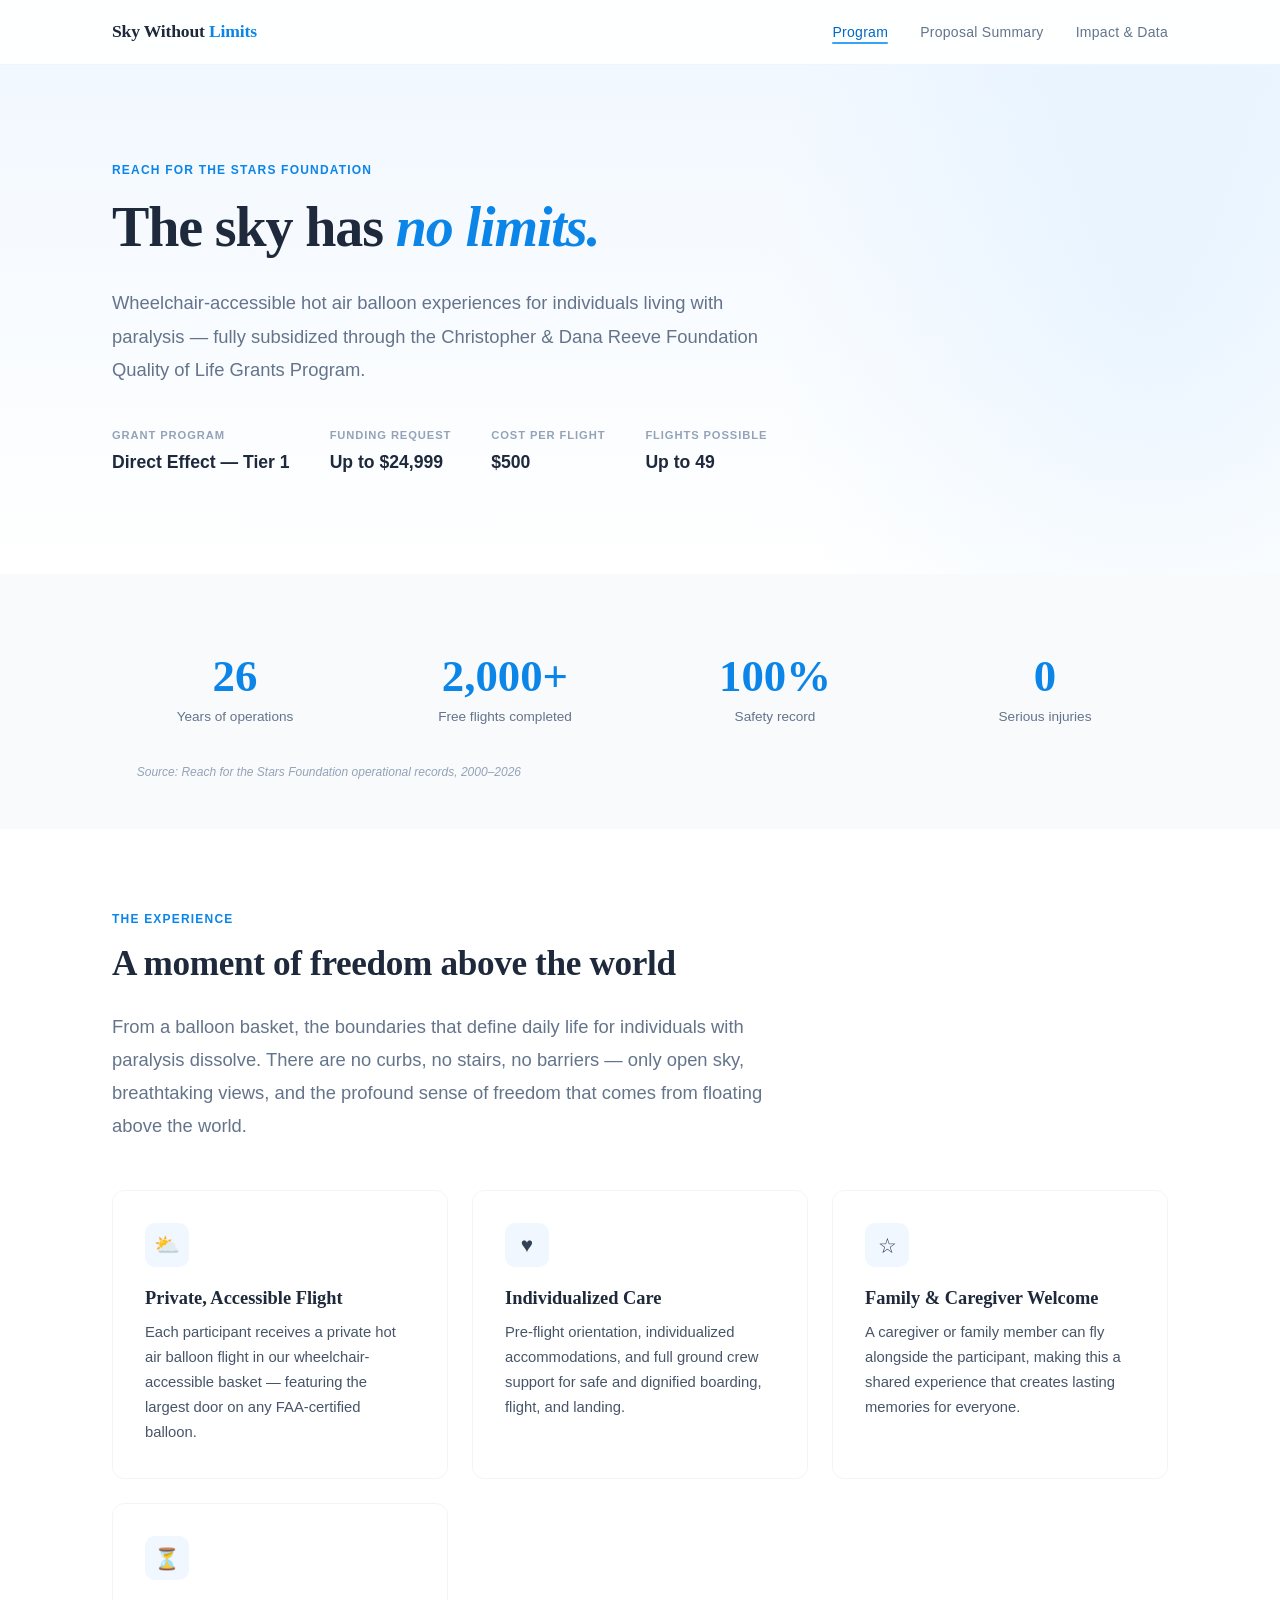
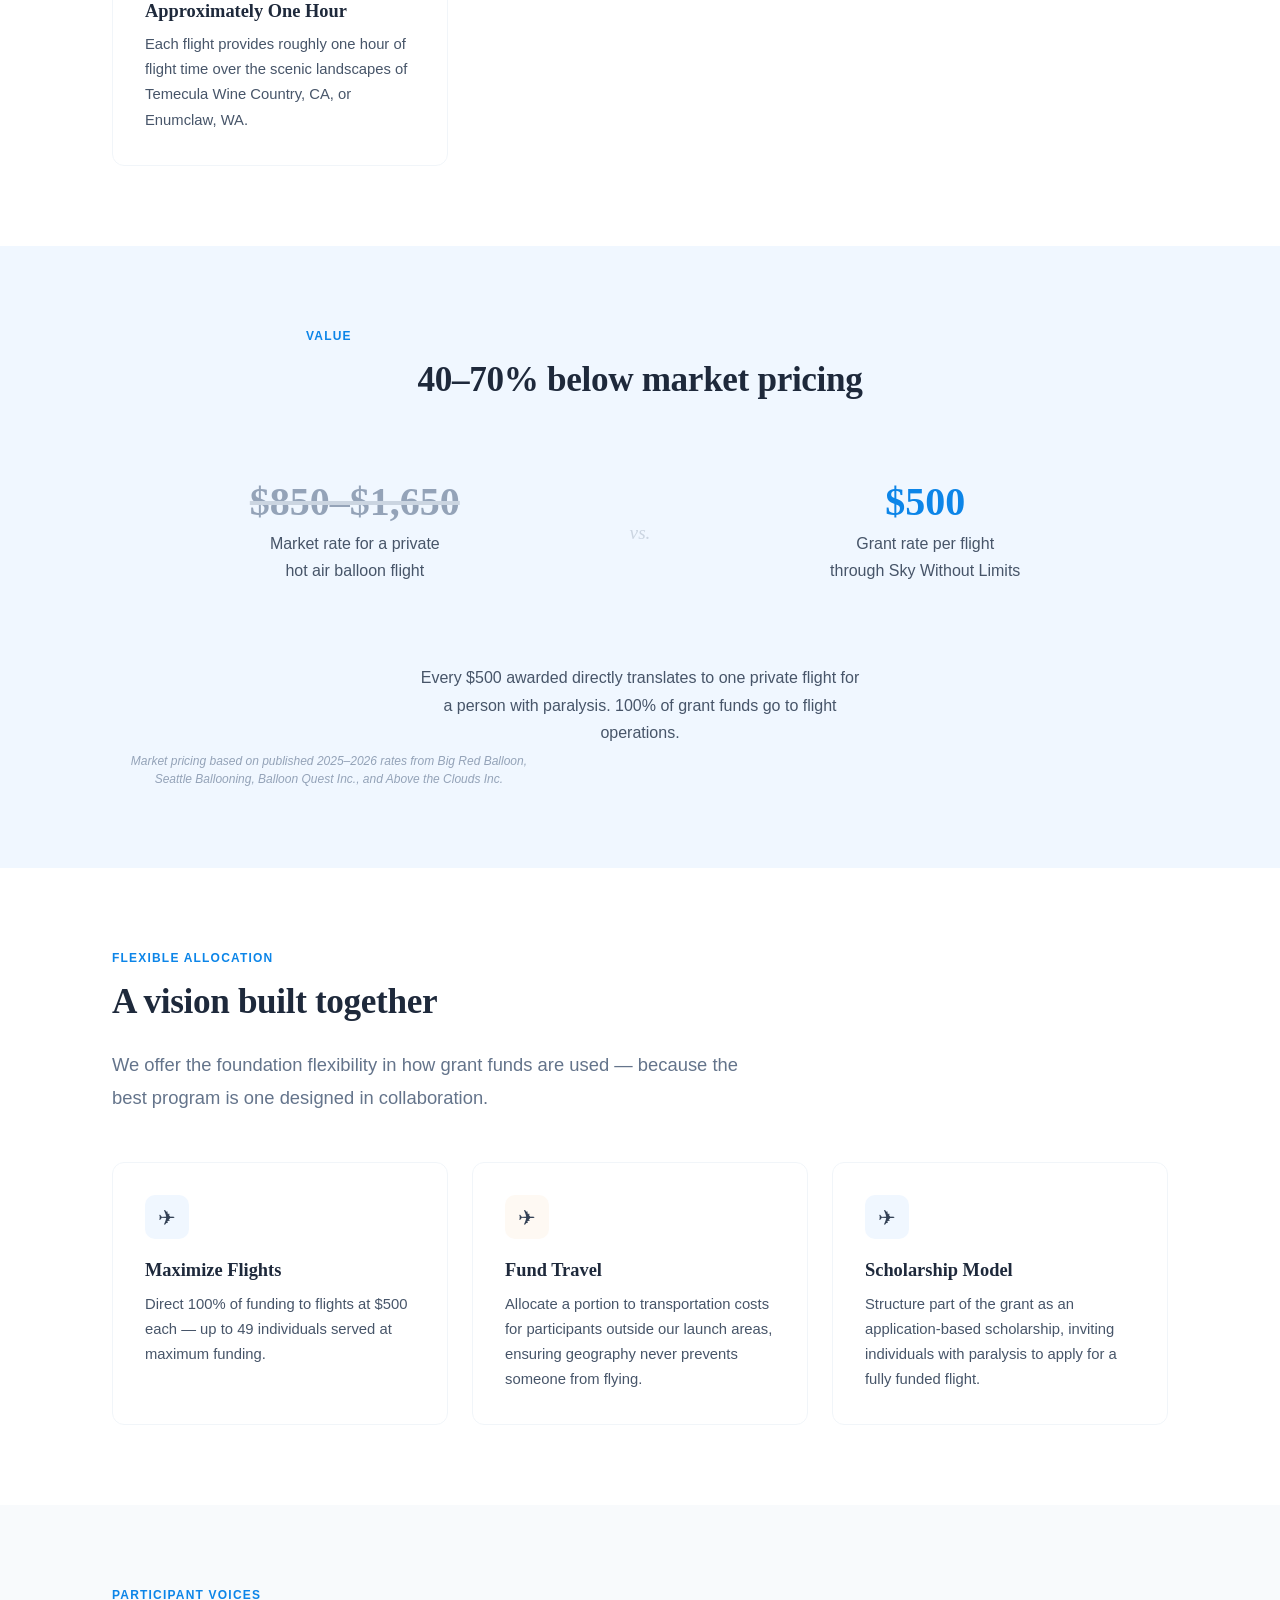
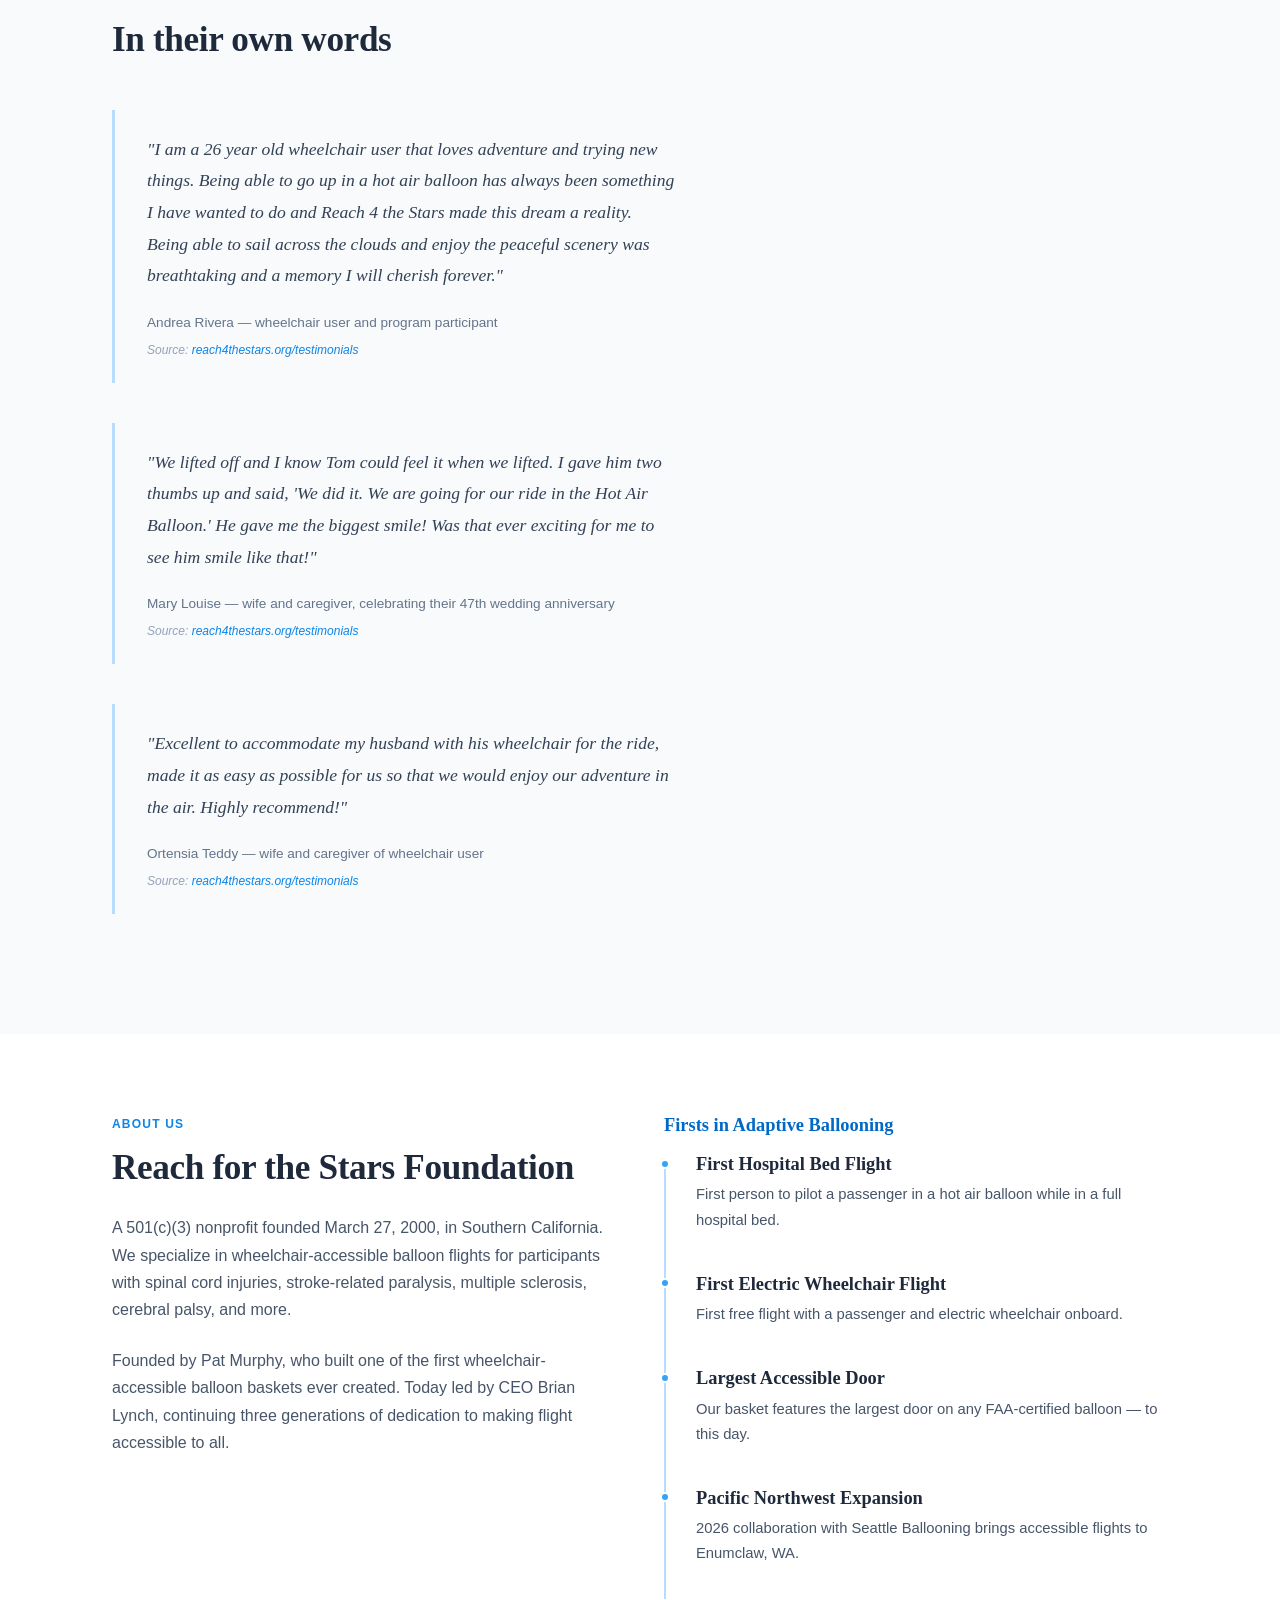
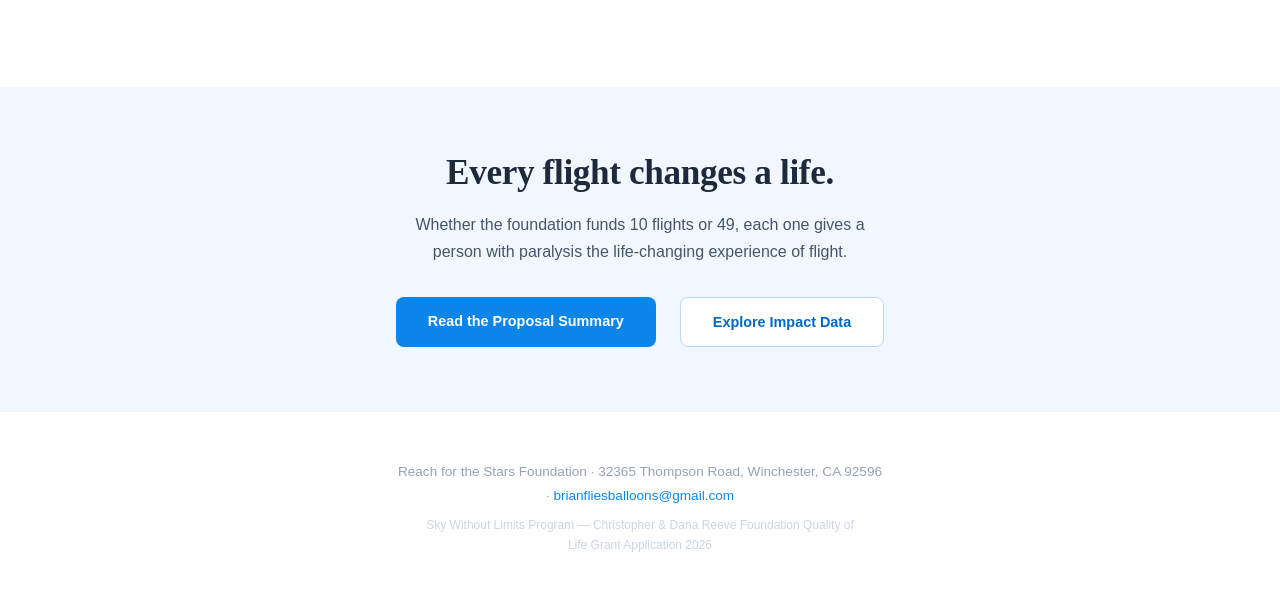
==== index.html @ 9a1a1bbb "Sky Without Limits — Reeve Foundation grant companion site" ====
<!DOCTYPE html>
<html lang="en">
<head>
  <meta charset="UTF-8">
  <meta name="viewport" content="width=device-width, initial-scale=1.0">
  <title>Sky Without Limits — Reach for the Stars Foundation</title>
  <link rel="stylesheet" href="styles.css">
</head>
<body>

<nav>
  <div class="nav-inner">
    <a href="index.html" class="logo">Sky Without <span>Limits</span></a>
    <button class="nav-toggle" onclick="document.querySelector('.nav-links').classList.toggle('open')" aria-label="Toggle navigation">
      <span></span><span></span><span></span>
    </button>
    <ul class="nav-links">
      <li><a href="index.html" class="active">Program</a></li>
      <li><a href="summary.html">Proposal Summary</a></li>
      <li><a href="impact.html">Impact &amp; Data</a></li>
    </ul>
  </div>
</nav>

<!-- ==================== HERO ==================== -->
<section class="hero">
  <div class="container">
    <p class="section-label fade-up">Reach for the Stars Foundation</p>
    <h1 class="fade-up delay-1">The sky has <em>no limits.</em></h1>
    <p class="lead fade-up delay-2">Wheelchair-accessible hot air balloon experiences for individuals living with paralysis — fully subsidized through the Christopher &amp; Dana Reeve Foundation Quality of Life Grants Program.</p>
    <div class="hero-meta fade-up delay-3">
      <div class="hero-meta-item">
        <span class="label">Grant Program</span>
        <span class="value">Direct Effect — Tier 1</span>
      </div>
      <div class="hero-meta-item">
        <span class="label">Funding Request</span>
        <span class="value">Up to $24,999</span>
      </div>
      <div class="hero-meta-item">
        <span class="label">Cost Per Flight</span>
        <span class="value">$500</span>
      </div>
      <div class="hero-meta-item">
        <span class="label">Flights Possible</span>
        <span class="value">Up to 49</span>
      </div>
    </div>
  </div>
</section>

<!-- ==================== STATS BAR ==================== -->
<section class="bg-soft" style="padding: 3rem 0;">
  <div class="container">
    <div class="stat-grid">
      <div class="stat fade-up">
        <div class="number">26</div>
        <div class="label">Years of operations</div>
      </div>
      <div class="stat fade-up delay-1">
        <div class="number">2,000+</div>
        <div class="label">Free flights completed</div>
      </div>
      <div class="stat fade-up delay-2">
        <div class="number">100%</div>
        <div class="label">Safety record</div>
      </div>
      <div class="stat fade-up delay-3">
        <div class="number">0</div>
        <div class="label">Serious injuries</div>
      </div>
    </div>
    <p class="source-note text-center mt-2">Source: Reach for the Stars Foundation operational records, 2000–2026</p>
  </div>
</section>

<!-- ==================== THE EXPERIENCE ==================== -->
<section>
  <div class="container">
    <p class="section-label">The Experience</p>
    <h2 class="mb-3">A moment of freedom above the world</h2>
    <p class="lead mb-6">From a balloon basket, the boundaries that define daily life for individuals with paralysis dissolve. There are no curbs, no stairs, no barriers — only open sky, breathtaking views, and the profound sense of freedom that comes from floating above the world.</p>

    <div class="card-grid">
      <div class="card">
        <div class="card-icon">&#9925;</div>
        <h3>Private, Accessible Flight</h3>
        <p>Each participant receives a private hot air balloon flight in our wheelchair-accessible basket — featuring the largest door on any FAA-certified balloon.</p>
      </div>
      <div class="card">
        <div class="card-icon">&#9829;</div>
        <h3>Individualized Care</h3>
        <p>Pre-flight orientation, individualized accommodations, and full ground crew support for safe and dignified boarding, flight, and landing.</p>
      </div>
      <div class="card">
        <div class="card-icon">&#9734;</div>
        <h3>Family &amp; Caregiver Welcome</h3>
        <p>A caregiver or family member can fly alongside the participant, making this a shared experience that creates lasting memories for everyone.</p>
      </div>
      <div class="card">
        <div class="card-icon">&#9203;</div>
        <h3>Approximately One Hour</h3>
        <p>Each flight provides roughly one hour of flight time over the scenic landscapes of Temecula Wine Country, CA, or Enumclaw, WA.</p>
      </div>
    </div>
  </div>
</section>

<!-- ==================== VALUE ==================== -->
<section class="bg-sky">
  <div class="container text-center">
    <p class="section-label">Value</p>
    <h2 class="mb-6">40–70% below market pricing</h2>
    <div class="comparison">
      <div class="comparison-item">
        <div class="price-tag market">$850–$1,650</div>
        <p>Market rate for a private<br>hot air balloon flight</p>
      </div>
      <div class="comparison-vs">vs.</div>
      <div class="comparison-item">
        <div class="price-tag grant">$500</div>
        <p>Grant rate per flight<br>through Sky Without Limits</p>
      </div>
    </div>
    <p class="mt-6 mx-auto" style="max-width: 50ch; text-align: center;">Every $500 awarded directly translates to one private flight for a person with paralysis. 100% of grant funds go to flight operations.</p>
    <p class="source-note mt-2">Market pricing based on published 2025–2026 rates from Big Red Balloon, Seattle Ballooning, Balloon Quest Inc., and Above the Clouds Inc.</p>
  </div>
</section>

<!-- ==================== FLEXIBILITY ==================== -->
<section>
  <div class="container">
    <p class="section-label">Flexible Allocation</p>
    <h2 class="mb-3">A vision built together</h2>
    <p class="lead mb-6">We offer the foundation flexibility in how grant funds are used — because the best program is one designed in collaboration.</p>
    <div class="card-grid" style="grid-template-columns: repeat(3, 1fr);">
      <div class="card">
        <div class="card-icon" style="background: var(--sky-50);">&#9992;</div>
        <h3>Maximize Flights</h3>
        <p>Direct 100% of funding to flights at $500 each — up to 49 individuals served at maximum funding.</p>
      </div>
      <div class="card">
        <div class="card-icon" style="background: var(--warm-50);">&#9992;</div>
        <h3>Fund Travel</h3>
        <p>Allocate a portion to transportation costs for participants outside our launch areas, ensuring geography never prevents someone from flying.</p>
      </div>
      <div class="card">
        <div class="card-icon" style="background: var(--sky-50);">&#9992;</div>
        <h3>Scholarship Model</h3>
        <p>Structure part of the grant as an application-based scholarship, inviting individuals with paralysis to apply for a fully funded flight.</p>
      </div>
    </div>
  </div>
</section>

<!-- ==================== TESTIMONIALS ==================== -->
<section class="bg-soft">
  <div class="container">
    <p class="section-label">Participant Voices</p>
    <h2 class="mb-6">In their own words</h2>

    <div class="testimonial">
      <blockquote>"I am a 26 year old wheelchair user that loves adventure and trying new things. Being able to go up in a hot air balloon has always been something I have wanted to do and Reach 4 the Stars made this dream a reality. Being able to sail across the clouds and enjoy the peaceful scenery was breathtaking and a memory I will cherish forever."</blockquote>
      <cite>Andrea Rivera — wheelchair user and program participant</cite>
      <p class="source-note">Source: <a href="https://www.reach4thestars.org/testimonials.html">reach4thestars.org/testimonials</a></p>
    </div>

    <div class="testimonial">
      <blockquote>"We lifted off and I know Tom could feel it when we lifted. I gave him two thumbs up and said, 'We did it. We are going for our ride in the Hot Air Balloon.' He gave me the biggest smile! Was that ever exciting for me to see him smile like that!"</blockquote>
      <cite>Mary Louise — wife and caregiver, celebrating their 47th wedding anniversary</cite>
      <p class="source-note">Source: <a href="https://www.reach4thestars.org/testimonials.html">reach4thestars.org/testimonials</a></p>
    </div>

    <div class="testimonial">
      <blockquote>"Excellent to accommodate my husband with his wheelchair for the ride, made it as easy as possible for us so that we would enjoy our adventure in the air. Highly recommend!"</blockquote>
      <cite>Ortensia Teddy — wife and caregiver of wheelchair user</cite>
      <p class="source-note">Source: <a href="https://www.reach4thestars.org/testimonials.html">reach4thestars.org/testimonials</a></p>
    </div>
  </div>
</section>

<!-- ==================== ORGANIZATION ==================== -->
<section>
  <div class="container">
    <div class="two-col">
      <div>
        <p class="section-label">About Us</p>
        <h2 class="mb-3">Reach for the Stars Foundation</h2>
        <p class="mb-3">A 501(c)(3) nonprofit founded March 27, 2000, in Southern California. We specialize in wheelchair-accessible balloon flights for participants with spinal cord injuries, stroke-related paralysis, multiple sclerosis, cerebral palsy, and more.</p>
        <p>Founded by Pat Murphy, who built one of the first wheelchair-accessible balloon baskets ever created. Today led by CEO Brian Lynch, continuing three generations of dedication to making flight accessible to all.</p>
      </div>
      <div>
        <h3 class="mb-2" style="color: var(--sky-600);">Firsts in Adaptive Ballooning</h3>
        <div class="timeline">
          <div class="timeline-item">
            <h3>First Hospital Bed Flight</h3>
            <p>First person to pilot a passenger in a hot air balloon while in a full hospital bed.</p>
          </div>
          <div class="timeline-item">
            <h3>First Electric Wheelchair Flight</h3>
            <p>First free flight with a passenger and electric wheelchair onboard.</p>
          </div>
          <div class="timeline-item">
            <h3>Largest Accessible Door</h3>
            <p>Our basket features the largest door on any FAA-certified balloon — to this day.</p>
          </div>
          <div class="timeline-item">
            <h3>Pacific Northwest Expansion</h3>
            <p>2026 collaboration with Seattle Ballooning brings accessible flights to Enumclaw, WA.</p>
          </div>
        </div>
      </div>
    </div>
  </div>
</section>

<!-- ==================== CTA ==================== -->
<section class="bg-sky" style="padding: 4rem 0;">
  <div class="container text-center">
    <h2 class="mb-2">Every flight changes a life.</h2>
    <p class="mx-auto" style="max-width: 55ch; text-align: center;">Whether the foundation funds 10 flights or 49, each one gives a person with paralysis the life-changing experience of flight.</p>
    <div class="mt-4" style="display: flex; gap: 1.5rem; justify-content: center; flex-wrap: wrap;">
      <a href="summary.html" style="display: inline-block; padding: 0.75rem 2rem; background: var(--sky-500); color: white; border-radius: 8px; text-decoration: none; font-weight: 600; font-size: 0.9rem; transition: var(--transition);">Read the Proposal Summary</a>
      <a href="impact.html" style="display: inline-block; padding: 0.75rem 2rem; background: var(--white); color: var(--sky-600); border: 1px solid var(--sky-200); border-radius: 8px; text-decoration: none; font-weight: 600; font-size: 0.9rem; transition: var(--transition);">Explore Impact Data</a>
    </div>
  </div>
</section>

<footer>
  <div class="container">
    <p>Reach for the Stars Foundation &middot; 32365 Thompson Road, Winchester, CA 92596 &middot; <a href="mailto:brianfliesballoons@gmail.com">brianfliesballoons@gmail.com</a></p>
    <p class="mt-1" style="font-size: 0.75rem; color: var(--slate-300);">Sky Without Limits Program — Christopher &amp; Dana Reeve Foundation Quality of Life Grant Application 2026</p>
  </div>
</footer>

<script>
// Animate elements on scroll
const observer = new IntersectionObserver((entries) => {
  entries.forEach(entry => {
    if (entry.isIntersecting) {
      entry.target.classList.add('fade-up');
      observer.unobserve(entry.target);
    }
  });
}, { threshold: 0.1 });

document.querySelectorAll('.card, .stat, .testimonial, .timeline-item').forEach(el => {
  observer.observe(el);
});
</script>

</body>
</html>
---- styles.css ----
/* ============================================
   SKY WITHOUT LIMITS — Design System
   Light, airy, minimal with maximal information
   ============================================ */

/* Reset & Base */
*, *::before, *::after { box-sizing: border-box; margin: 0; padding: 0; }

:root {
  --sky-50: #f0f7ff;
  --sky-100: #e0efff;
  --sky-200: #b9dcfe;
  --sky-300: #7cc2fd;
  --sky-400: #36a3f7;
  --sky-500: #0c85e8;
  --sky-600: #0068c6;
  --sky-700: #0153a1;
  --warm-50: #fef9f3;
  --warm-100: #fdf0e0;
  --warm-200: #f9dbb8;
  --warm-400: #e8a84c;
  --warm-500: #d4882a;
  --slate-50: #f8fafc;
  --slate-100: #f1f5f9;
  --slate-200: #e2e8f0;
  --slate-300: #cbd5e1;
  --slate-400: #94a3b8;
  --slate-500: #64748b;
  --slate-600: #475569;
  --slate-700: #334155;
  --slate-800: #1e293b;
  --slate-900: #0f172a;
  --white: #ffffff;
  --font-sans: 'Inter', -apple-system, BlinkMacSystemFont, 'Segoe UI', sans-serif;
  --font-serif: 'Playfair Display', Georgia, serif;
  --max-width: 1120px;
  --transition: 0.3s cubic-bezier(0.4, 0, 0.2, 1);
}

@import url('https://fonts.googleapis.com/css2?family=Inter:wght@300;400;500;600;700&family=Playfair+Display:ital,wght@0,400;0,600;1,400&display=swap');

html { scroll-behavior: smooth; }

body {
  font-family: var(--font-sans);
  color: var(--slate-700);
  line-height: 1.7;
  font-size: 16px;
  background: var(--white);
  -webkit-font-smoothing: antialiased;
}

/* ---- Navigation ---- */
nav {
  position: fixed;
  top: 0;
  left: 0;
  right: 0;
  z-index: 100;
  background: rgba(255, 255, 255, 0.92);
  backdrop-filter: blur(12px);
  -webkit-backdrop-filter: blur(12px);
  border-bottom: 1px solid var(--slate-100);
  transition: var(--transition);
}

nav .nav-inner {
  max-width: var(--max-width);
  margin: 0 auto;
  padding: 0 2rem;
  display: flex;
  align-items: center;
  justify-content: space-between;
  height: 64px;
}

nav .logo {
  font-family: var(--font-serif);
  font-size: 1.1rem;
  font-weight: 600;
  color: var(--slate-800);
  text-decoration: none;
  letter-spacing: -0.01em;
}

nav .logo span { color: var(--sky-500); }

nav .nav-links {
  display: flex;
  gap: 2rem;
  list-style: none;
}

nav .nav-links a {
  text-decoration: none;
  color: var(--slate-500);
  font-size: 0.875rem;
  font-weight: 500;
  letter-spacing: 0.02em;
  transition: var(--transition);
  position: relative;
}

nav .nav-links a:hover,
nav .nav-links a.active {
  color: var(--sky-600);
}

nav .nav-links a.active::after {
  content: '';
  position: absolute;
  bottom: -4px;
  left: 0;
  right: 0;
  height: 2px;
  background: var(--sky-400);
  border-radius: 1px;
}

/* Mobile nav toggle */
.nav-toggle {
  display: none;
  background: none;
  border: none;
  cursor: pointer;
  padding: 0.5rem;
}

.nav-toggle span {
  display: block;
  width: 20px;
  height: 2px;
  background: var(--slate-600);
  margin: 4px 0;
  transition: var(--transition);
}

/* ---- Layout ---- */
.container {
  max-width: var(--max-width);
  margin: 0 auto;
  padding: 0 2rem;
}

section {
  padding: 5rem 0;
}

/* ---- Typography ---- */
h1, h2, h3 {
  font-family: var(--font-serif);
  color: var(--slate-800);
  line-height: 1.25;
}

h1 {
  font-size: clamp(2.2rem, 4.5vw, 3.5rem);
  font-weight: 600;
  letter-spacing: -0.02em;
}

h2 {
  font-size: clamp(1.6rem, 3vw, 2.2rem);
  font-weight: 600;
  letter-spacing: -0.01em;
}

h3 {
  font-size: 1.15rem;
  font-weight: 600;
}

p {
  color: var(--slate-600);
  max-width: 65ch;
}

.lead {
  font-size: 1.15rem;
  line-height: 1.8;
  color: var(--slate-500);
}

.section-label {
  font-size: 0.75rem;
  font-weight: 600;
  letter-spacing: 0.1em;
  text-transform: uppercase;
  color: var(--sky-500);
  margin-bottom: 0.75rem;
}

/* ---- Hero ---- */
.hero {
  padding: 10rem 0 6rem;
  background: linear-gradient(180deg, var(--sky-50) 0%, var(--white) 100%);
  position: relative;
  overflow: hidden;
}

.hero::before {
  content: '';
  position: absolute;
  top: -50%;
  right: -20%;
  width: 60%;
  height: 200%;
  background: radial-gradient(ellipse, rgba(124, 194, 253, 0.12) 0%, transparent 70%);
  pointer-events: none;
}

.hero h1 {
  margin-bottom: 1.5rem;
}

.hero h1 em {
  font-style: italic;
  color: var(--sky-500);
}

.hero .lead {
  margin-bottom: 2.5rem;
}

.hero-meta {
  display: flex;
  gap: 2.5rem;
  flex-wrap: wrap;
}

.hero-meta-item {
  display: flex;
  flex-direction: column;
  gap: 0.2rem;
}

.hero-meta-item .label {
  font-size: 0.7rem;
  font-weight: 600;
  letter-spacing: 0.08em;
  text-transform: uppercase;
  color: var(--slate-400);
}

.hero-meta-item .value {
  font-size: 1.1rem;
  font-weight: 600;
  color: var(--slate-800);
}

/* ---- Cards ---- */
.card-grid {
  display: grid;
  grid-template-columns: repeat(auto-fit, minmax(300px, 1fr));
  gap: 1.5rem;
}

.card {
  background: var(--white);
  border: 1px solid var(--slate-100);
  border-radius: 12px;
  padding: 2rem;
  transition: var(--transition);
}

.card:hover {
  border-color: var(--sky-200);
  box-shadow: 0 4px 24px rgba(12, 133, 232, 0.06);
}

.card-icon {
  width: 44px;
  height: 44px;
  border-radius: 10px;
  background: var(--sky-50);
  display: flex;
  align-items: center;
  justify-content: center;
  margin-bottom: 1.25rem;
  font-size: 1.3rem;
}

.card h3 { margin-bottom: 0.6rem; }
.card p { font-size: 0.925rem; }

/* ---- Stats ---- */
.stat-grid {
  display: grid;
  grid-template-columns: repeat(auto-fit, minmax(200px, 1fr));
  gap: 1.5rem;
}

.stat {
  text-align: center;
  padding: 2rem 1rem;
}

.stat .number {
  font-family: var(--font-serif);
  font-size: 2.8rem;
  font-weight: 600;
  color: var(--sky-500);
  line-height: 1;
  margin-bottom: 0.5rem;
}

.stat .label {
  font-size: 0.85rem;
  color: var(--slate-500);
  line-height: 1.4;
}

/* ---- Testimonials ---- */
.testimonial {
  border-left: 3px solid var(--sky-200);
  padding: 1.5rem 0 1.5rem 2rem;
  margin-bottom: 2.5rem;
}

.testimonial blockquote {
  font-family: var(--font-serif);
  font-size: 1.1rem;
  font-style: italic;
  color: var(--slate-700);
  line-height: 1.8;
  margin-bottom: 1rem;
  max-width: 60ch;
}

.testimonial cite {
  font-style: normal;
  font-family: var(--font-sans);
  font-size: 0.85rem;
  font-weight: 500;
  color: var(--slate-500);
}

/* ---- Timeline ---- */
.timeline {
  position: relative;
  padding-left: 2rem;
}

.timeline::before {
  content: '';
  position: absolute;
  left: 0;
  top: 0.5rem;
  bottom: 0.5rem;
  width: 2px;
  background: var(--sky-200);
}

.timeline-item {
  position: relative;
  padding-bottom: 2.5rem;
}

.timeline-item::before {
  content: '';
  position: absolute;
  left: -2rem;
  top: 0.35rem;
  width: 10px;
  height: 10px;
  border-radius: 50%;
  background: var(--sky-400);
  border: 2px solid var(--white);
  transform: translateX(-4px);
}

.timeline-item h3 { margin-bottom: 0.4rem; }
.timeline-item p { font-size: 0.925rem; }

/* ---- Data Bars ---- */
.data-bar-group {
  display: flex;
  flex-direction: column;
  gap: 1.25rem;
}

.data-bar-item {
  display: flex;
  flex-direction: column;
  gap: 0.4rem;
}

.data-bar-label {
  display: flex;
  justify-content: space-between;
  font-size: 0.85rem;
}

.data-bar-label span:first-child { color: var(--slate-600); font-weight: 500; }
.data-bar-label span:last-child { color: var(--slate-500); }

.data-bar {
  height: 8px;
  background: var(--slate-100);
  border-radius: 4px;
  overflow: hidden;
}

.data-bar-fill {
  height: 100%;
  border-radius: 4px;
  background: linear-gradient(90deg, var(--sky-400), var(--sky-300));
  transition: width 1.2s cubic-bezier(0.4, 0, 0.2, 1);
  width: 0;
}

.data-bar-fill.animate { width: var(--target-width); }

/* ---- Tables ---- */
.clean-table {
  width: 100%;
  border-collapse: collapse;
  font-size: 0.9rem;
}

.clean-table thead th {
  text-align: left;
  padding: 0.75rem 1rem;
  font-size: 0.75rem;
  font-weight: 600;
  letter-spacing: 0.06em;
  text-transform: uppercase;
  color: var(--slate-400);
  border-bottom: 2px solid var(--slate-100);
}

.clean-table tbody td {
  padding: 0.85rem 1rem;
  border-bottom: 1px solid var(--slate-50);
  color: var(--slate-600);
}

.clean-table tbody tr:hover { background: var(--sky-50); }

/* ---- Comparison ---- */
.comparison {
  display: grid;
  grid-template-columns: 1fr auto 1fr;
  gap: 2rem;
  align-items: center;
}

.comparison-item {
  text-align: center;
  padding: 2rem;
}

.comparison-vs {
  font-family: var(--font-serif);
  font-size: 1.2rem;
  color: var(--slate-300);
  font-style: italic;
}

.price-tag {
  font-family: var(--font-serif);
  font-size: 2.5rem;
  font-weight: 600;
  line-height: 1;
  margin-bottom: 0.5rem;
}

.price-tag.market { color: var(--slate-400); text-decoration: line-through; text-decoration-color: var(--slate-300); }
.price-tag.grant { color: var(--sky-500); }

/* ---- Highlight Box ---- */
.highlight-box {
  background: var(--sky-50);
  border: 1px solid var(--sky-100);
  border-radius: 12px;
  padding: 2rem 2.5rem;
}

.highlight-box.warm {
  background: var(--warm-50);
  border-color: var(--warm-100);
}

/* ---- Footer ---- */
footer {
  padding: 3rem 0;
  border-top: 1px solid var(--slate-100);
  text-align: center;
}

footer p {
  font-size: 0.85rem;
  color: var(--slate-400);
  margin: 0 auto;
}

footer a {
  color: var(--sky-500);
  text-decoration: none;
}

/* ---- Utilities ---- */
.text-center { text-align: center; }
.mx-auto { margin-left: auto; margin-right: auto; }
.mt-1 { margin-top: 0.5rem; }
.mt-2 { margin-top: 1rem; }
.mt-3 { margin-top: 1.5rem; }
.mt-4 { margin-top: 2rem; }
.mt-6 { margin-top: 3rem; }
.mb-1 { margin-bottom: 0.5rem; }
.mb-2 { margin-bottom: 1rem; }
.mb-3 { margin-bottom: 1.5rem; }
.mb-4 { margin-bottom: 2rem; }
.mb-6 { margin-bottom: 3rem; }
.gap-section { padding: 6rem 0; }
.bg-soft { background: var(--slate-50); }
.bg-sky { background: var(--sky-50); }

.divider {
  border: none;
  height: 1px;
  background: var(--slate-100);
  margin: 3rem 0;
}

.two-col {
  display: grid;
  grid-template-columns: 1fr 1fr;
  gap: 3rem;
  align-items: start;
}

.badge {
  display: inline-block;
  padding: 0.3rem 0.8rem;
  border-radius: 99px;
  font-size: 0.75rem;
  font-weight: 600;
  letter-spacing: 0.03em;
}

.badge-sky { background: var(--sky-100); color: var(--sky-600); }
.badge-warm { background: var(--warm-100); color: var(--warm-500); }

/* ---- Donut Chart (CSS) ---- */
.donut-chart {
  width: 180px;
  height: 180px;
  border-radius: 50%;
  position: relative;
  display: flex;
  align-items: center;
  justify-content: center;
  margin: 0 auto;
}

.donut-chart .center-label {
  position: absolute;
  text-align: center;
}

.donut-chart .center-label .number {
  font-family: var(--font-serif);
  font-size: 1.8rem;
  font-weight: 600;
  color: var(--slate-800);
  line-height: 1;
}

.donut-chart .center-label .text {
  font-size: 0.7rem;
  color: var(--slate-400);
  text-transform: uppercase;
  letter-spacing: 0.06em;
}

/* ---- Responsive ---- */
@media (max-width: 768px) {
  .hero { padding: 7rem 0 4rem; }
  section { padding: 3.5rem 0; }
  .two-col { grid-template-columns: 1fr; gap: 2rem; }
  .comparison { grid-template-columns: 1fr; gap: 1rem; }
  .comparison-vs { display: none; }
  .stat-grid { grid-template-columns: repeat(2, 1fr); }
  .card-grid { grid-template-columns: 1fr; }

  .nav-toggle { display: block; }
  nav .nav-links {
    display: none;
    position: absolute;
    top: 64px;
    left: 0;
    right: 0;
    background: var(--white);
    flex-direction: column;
    padding: 1rem 2rem 1.5rem;
    border-bottom: 1px solid var(--slate-100);
    gap: 1rem;
  }
  nav .nav-links.open { display: flex; }
}

/* ---- Source Citations ---- */
.source-note {
  font-size: 0.75rem;
  color: var(--slate-400);
  font-style: italic;
  margin-top: 0.35rem;
  line-height: 1.5;
}

.source-note a {
  color: var(--sky-500);
  text-decoration: none;
}

.source-note a:hover { text-decoration: underline; }

.projected-label {
  display: inline-block;
  padding: 0.15rem 0.5rem;
  border-radius: 4px;
  font-size: 0.65rem;
  font-weight: 600;
  letter-spacing: 0.05em;
  text-transform: uppercase;
  background: var(--warm-100);
  color: var(--warm-500);
  vertical-align: middle;
  margin-left: 0.35rem;
}

.sourced-label {
  display: inline-block;
  padding: 0.15rem 0.5rem;
  border-radius: 4px;
  font-size: 0.65rem;
  font-weight: 600;
  letter-spacing: 0.05em;
  text-transform: uppercase;
  background: var(--sky-100);
  color: var(--sky-600);
  vertical-align: middle;
  margin-left: 0.35rem;
}

/* ---- Animations ---- */
@keyframes fadeUp {
  from { opacity: 0; transform: translateY(20px); }
  to { opacity: 1; transform: translateY(0); }
}

.fade-up {
  opacity: 0;
  animation: fadeUp 0.6s ease forwards;
}

.fade-up.delay-1 { animation-delay: 0.1s; }
.fade-up.delay-2 { animation-delay: 0.2s; }
.fade-up.delay-3 { animation-delay: 0.3s; }
.fade-up.delay-4 { animation-delay: 0.4s; }
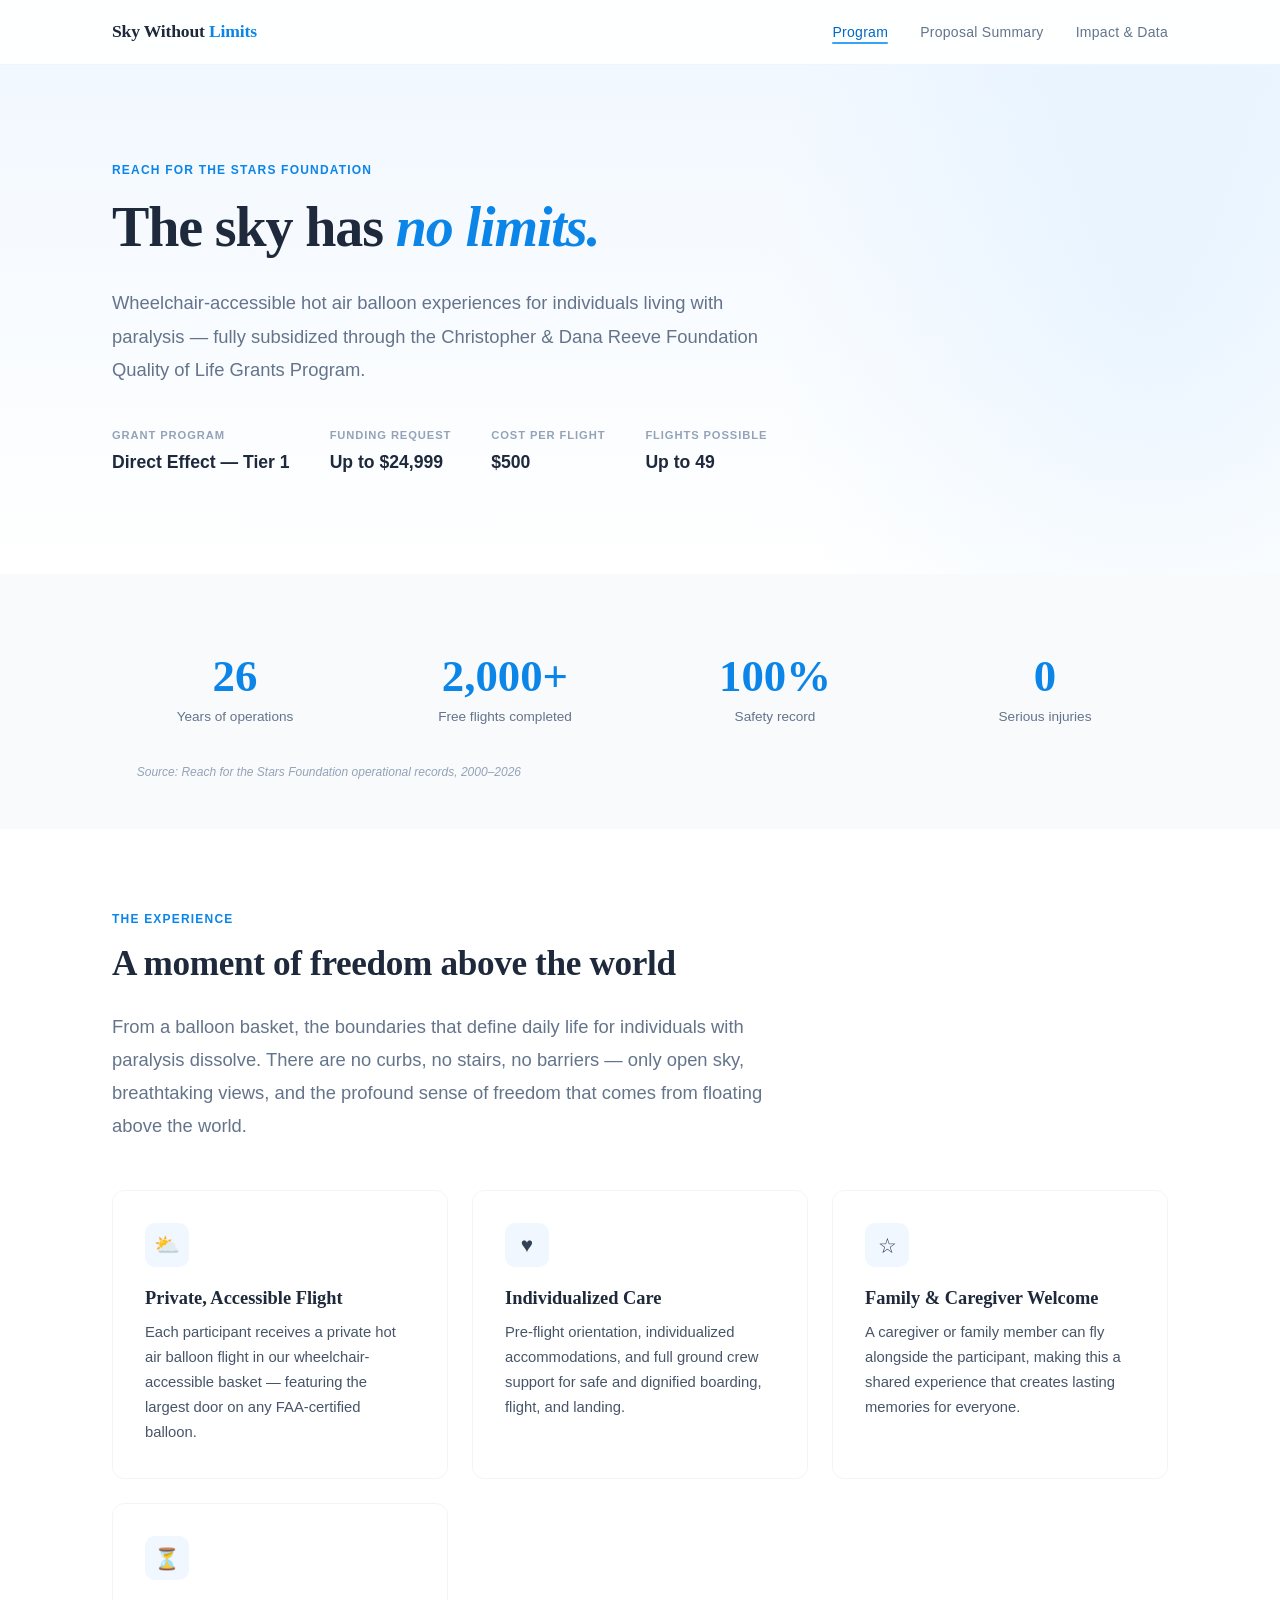
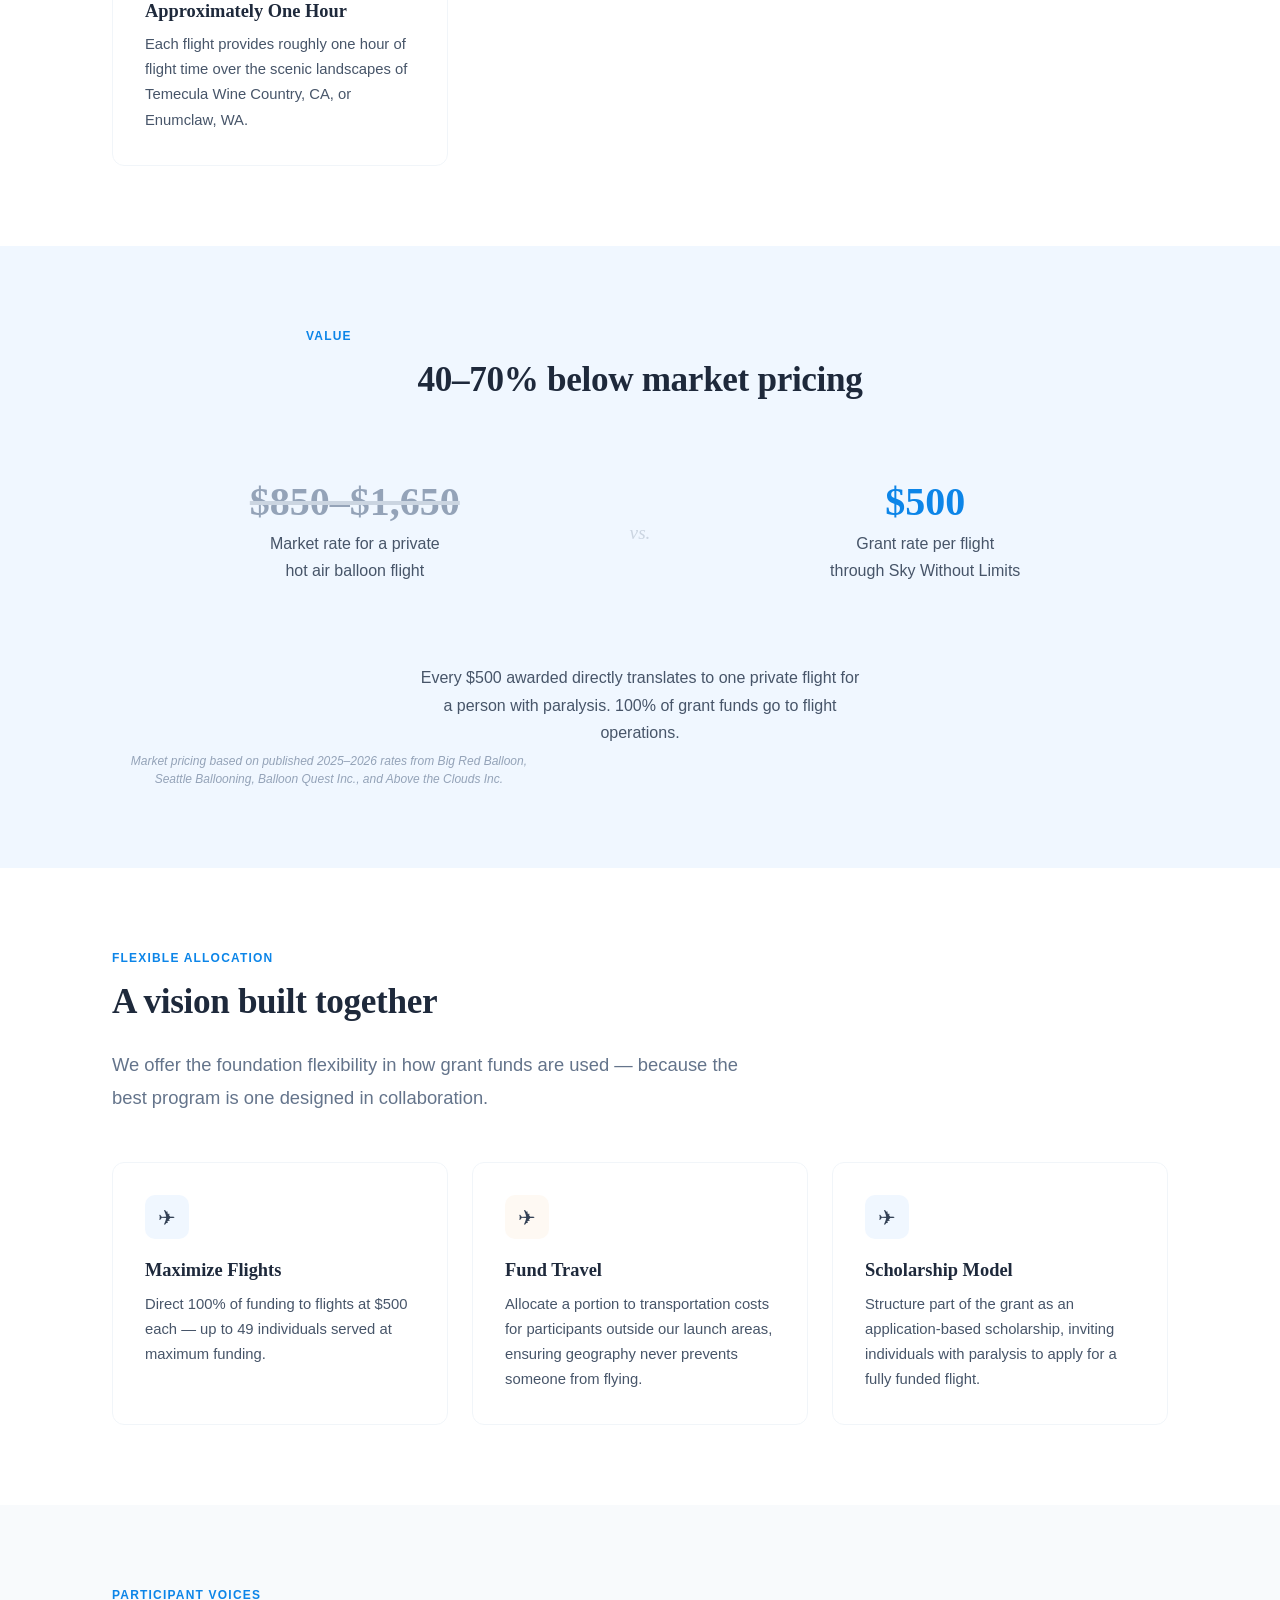
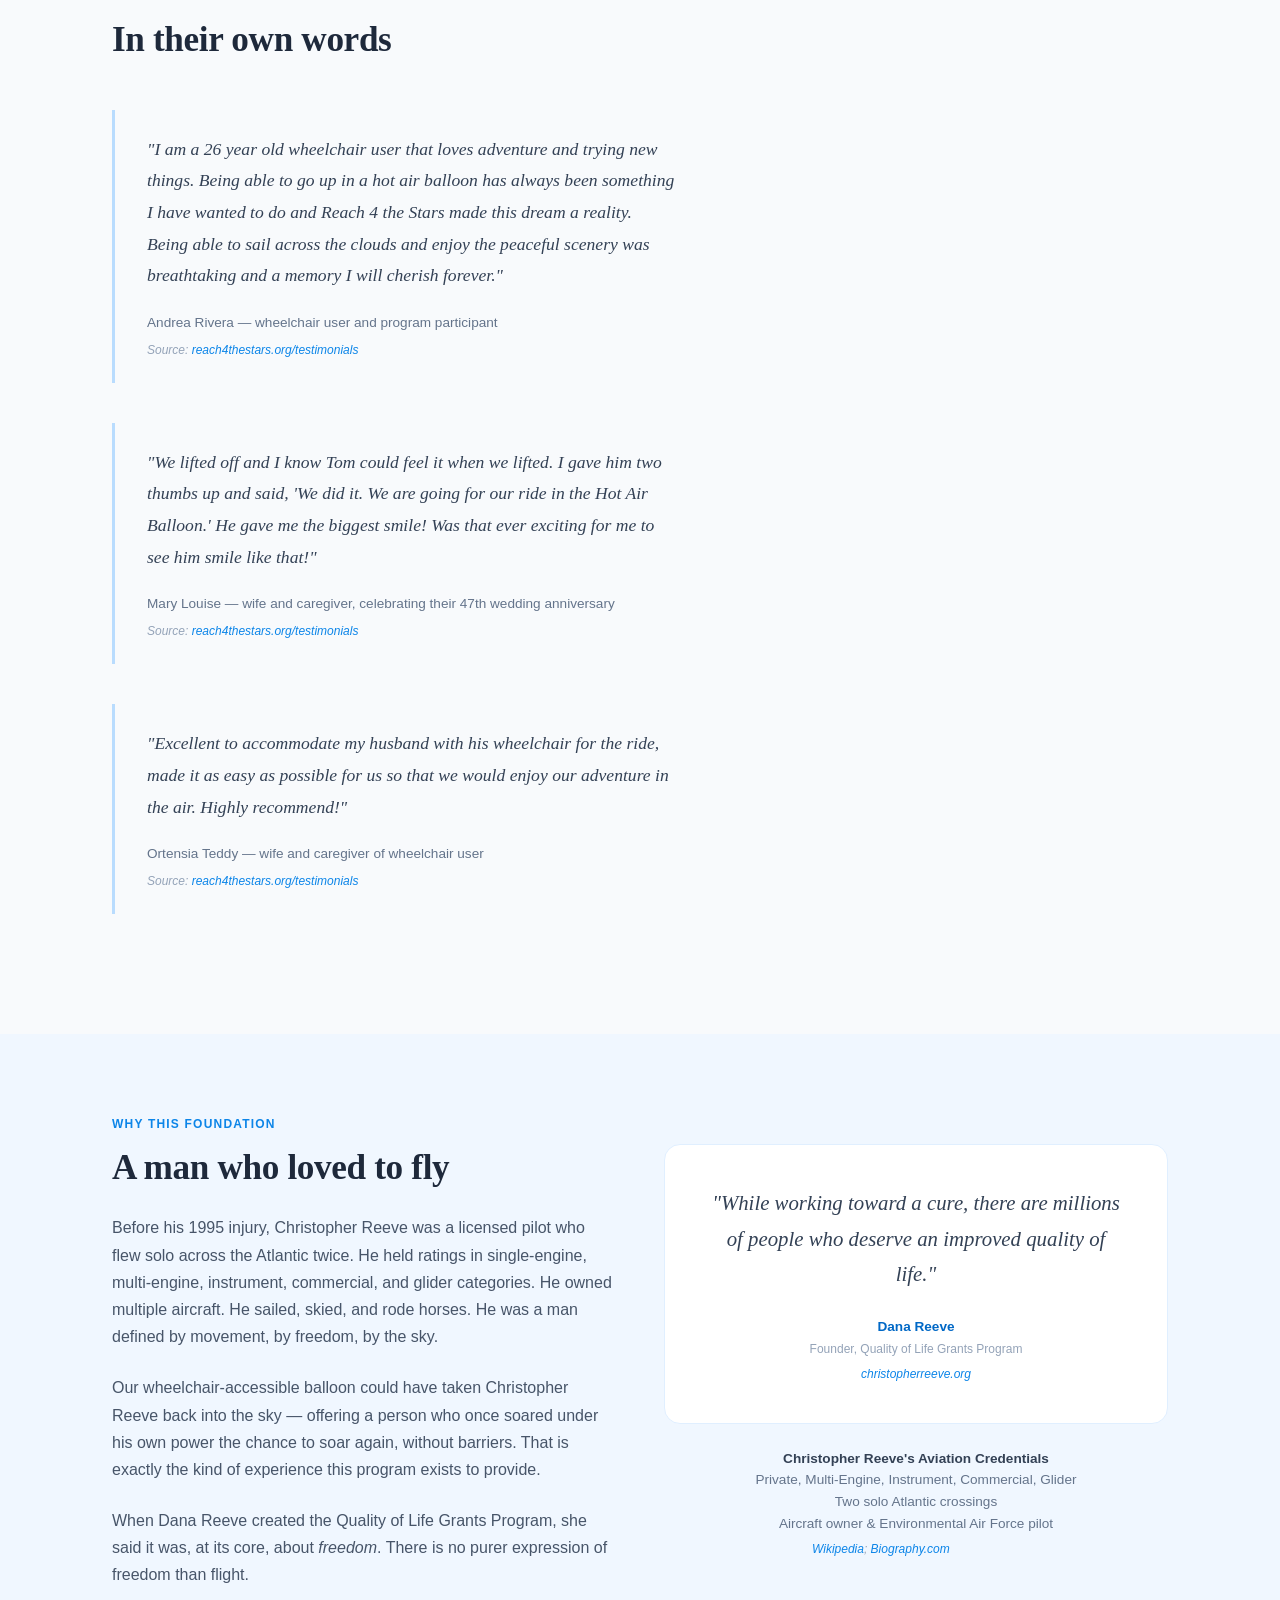
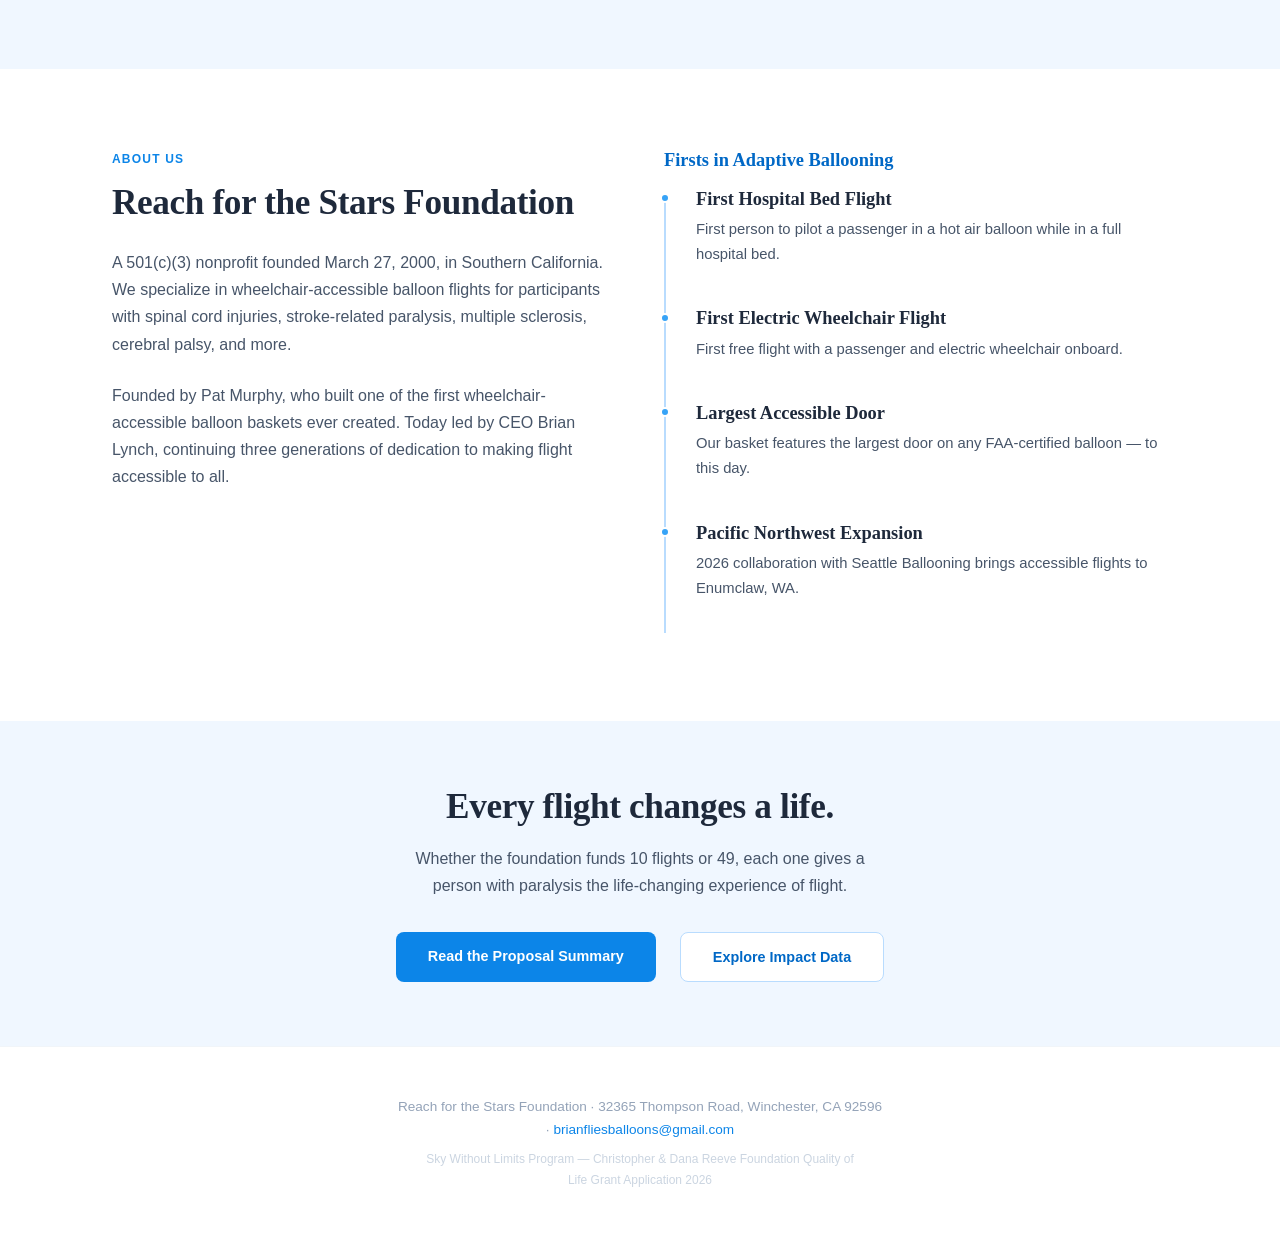
==== commit fc141289: "Add Christopher Reeve connection to index and summary pages Reeve was a licensed pilot who flew solo" ====
--- a/index.html
+++ b/index.html
@@ -179,6 +179,36 @@
   </div>
 </section>
 
+<!-- ==================== REEVE CONNECTION ==================== -->
+<section class="bg-sky">
+  <div class="container">
+    <div class="two-col" style="align-items: center;">
+      <div>
+        <p class="section-label">Why This Foundation</p>
+        <h2 class="mb-3">A man who loved to fly</h2>
+        <p class="mb-3">Before his 1995 injury, Christopher Reeve was a licensed pilot who flew solo across the Atlantic twice. He held ratings in single-engine, multi-engine, instrument, commercial, and glider categories. He owned multiple aircraft. He sailed, skied, and rode horses. He was a man defined by movement, by freedom, by the sky.</p>
+        <p class="mb-3">Our wheelchair-accessible balloon could have taken Christopher Reeve back into the sky — offering a person who once soared under his own power the chance to soar again, without barriers. That is exactly the kind of experience this program exists to provide.</p>
+        <p>When Dana Reeve created the Quality of Life Grants Program, she said it was, at its core, about <em>freedom</em>. There is no purer expression of freedom than flight.</p>
+      </div>
+      <div style="text-align: center;">
+        <div style="background: var(--white); border-radius: 16px; padding: 2.5rem; border: 1px solid var(--sky-100);">
+          <div style="font-family: var(--font-serif); font-size: 1.3rem; font-style: italic; color: var(--slate-700); line-height: 1.7; margin-bottom: 1.5rem;">"While working toward a cure, there are millions of people who deserve an improved quality of life."</div>
+          <div style="font-size: 0.85rem; font-weight: 600; color: var(--sky-600);">Dana Reeve</div>
+          <div style="font-size: 0.75rem; color: var(--slate-400);">Founder, Quality of Life Grants Program</div>
+          <p class="source-note mt-2"><a href="https://www.christopherreeve.org/todays-care/paralysis-help-overview/dana-reeve/">christopherreeve.org</a></p>
+        </div>
+        <div style="margin-top: 1.5rem; font-size: 0.85rem; color: var(--slate-500); line-height: 1.6;">
+          <strong style="color: var(--slate-700);">Christopher Reeve's Aviation Credentials</strong><br>
+          Private, Multi-Engine, Instrument, Commercial, Glider<br>
+          Two solo Atlantic crossings<br>
+          Aircraft owner &amp; Environmental Air Force pilot
+        </div>
+        <p class="source-note mt-1"><a href="https://en.wikipedia.org/wiki/Christopher_Reeve">Wikipedia</a>; <a href="https://www.biography.com/actors/christopher-reeve-horseback-riding-accident">Biography.com</a></p>
+      </div>
+    </div>
+  </div>
+</section>
+
 <!-- ==================== ORGANIZATION ==================== -->
 <section>
   <div class="container">
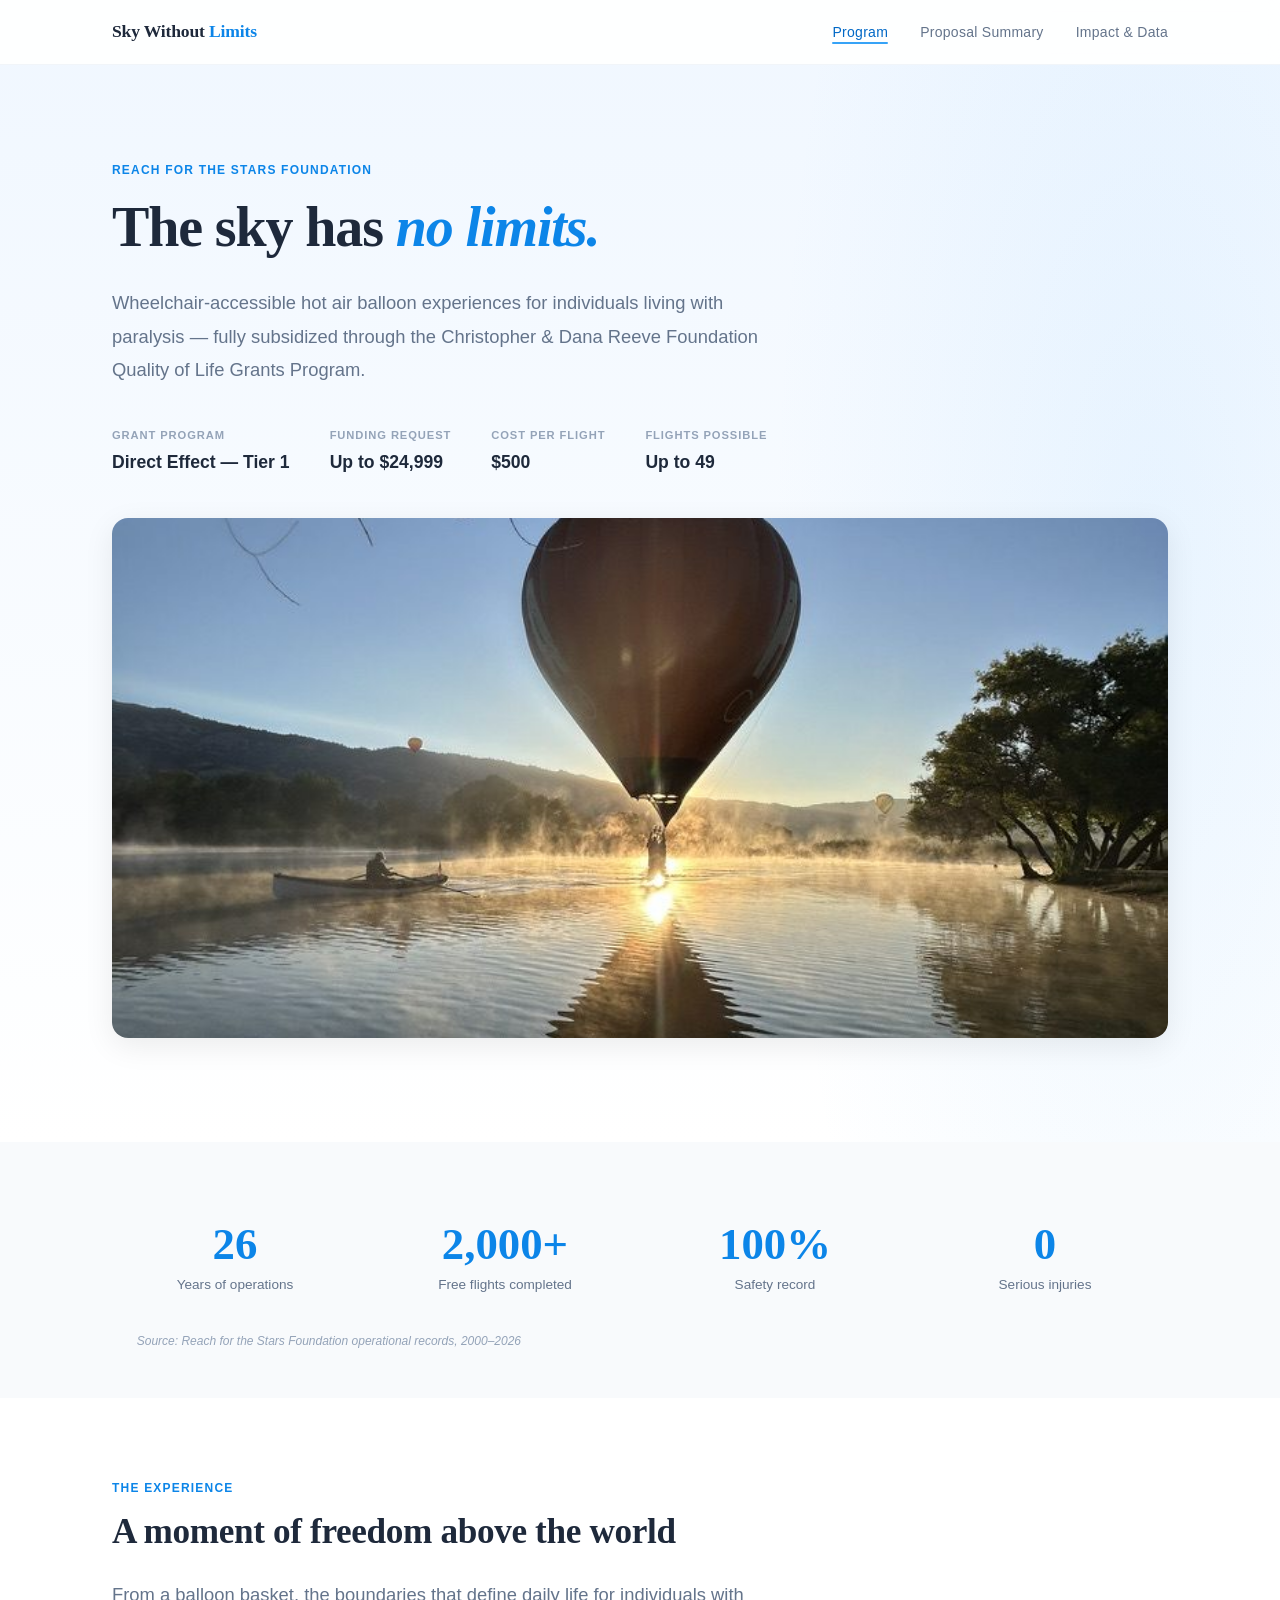
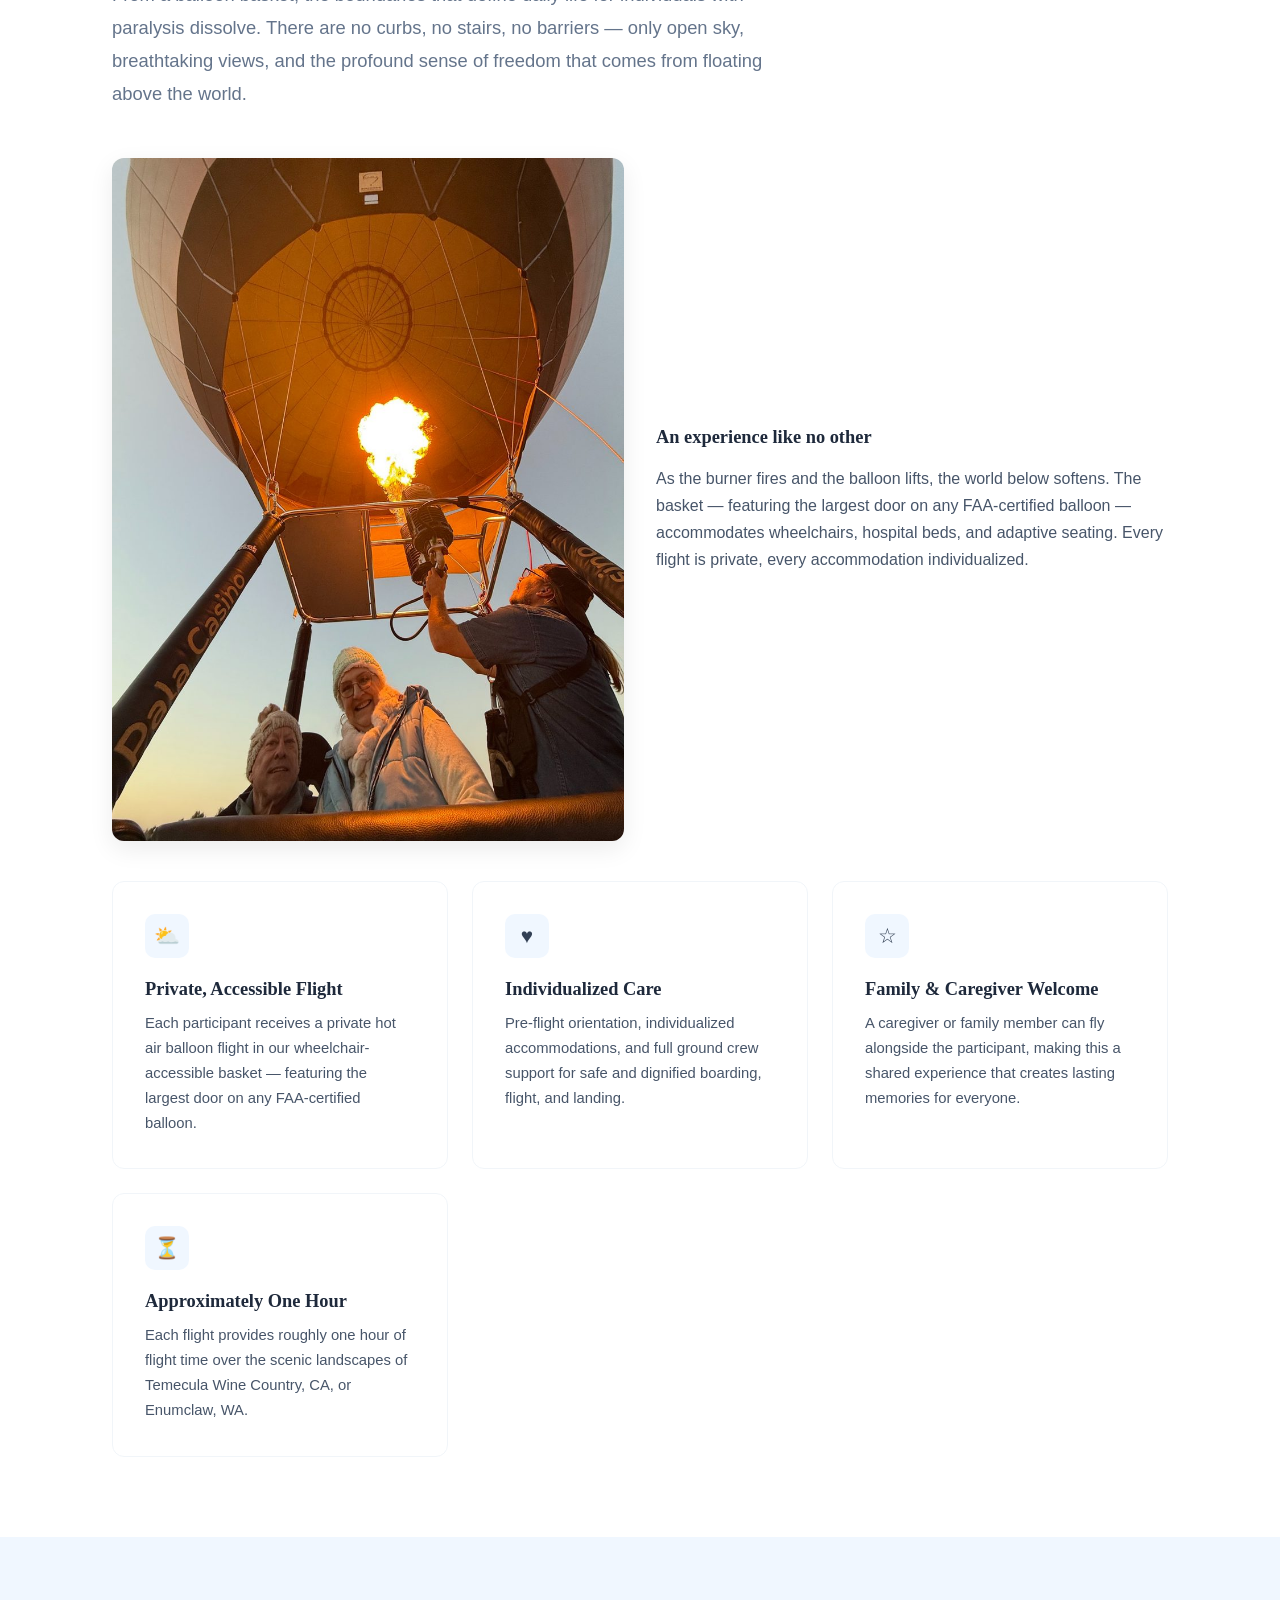
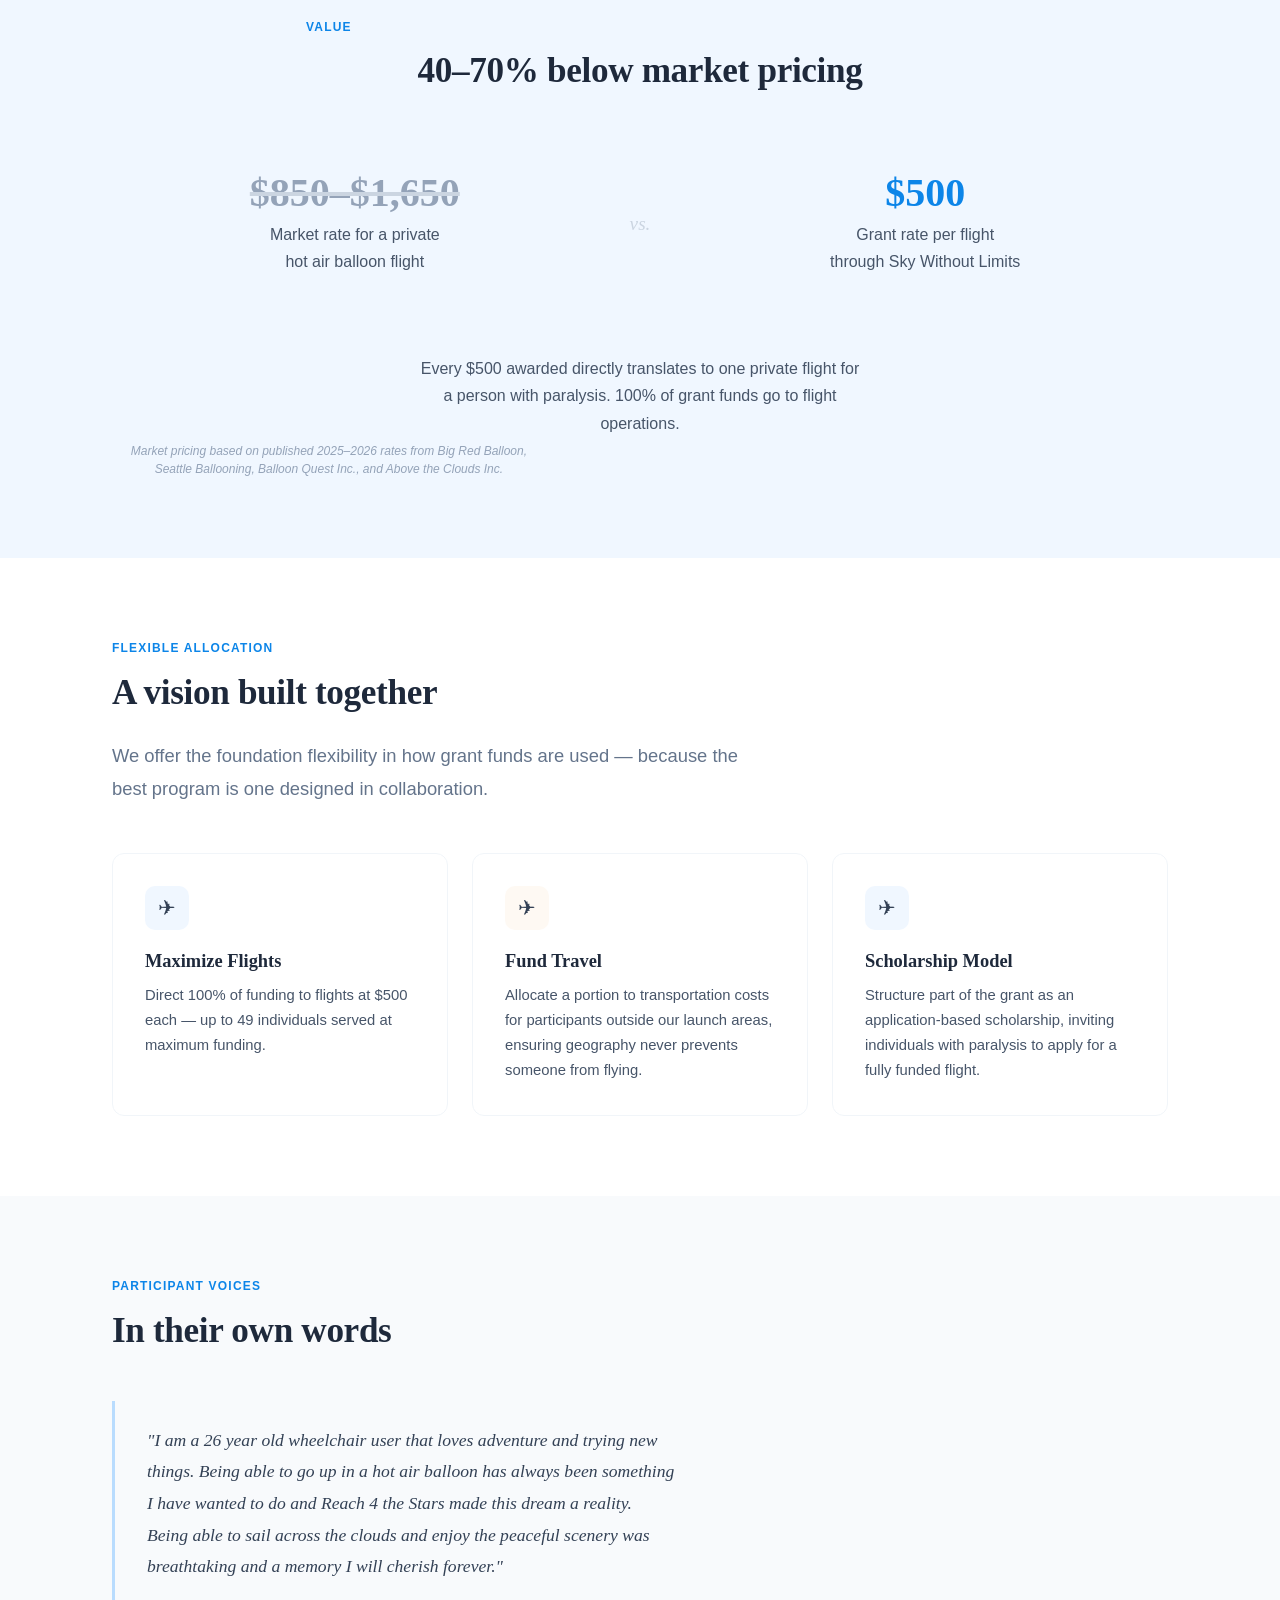
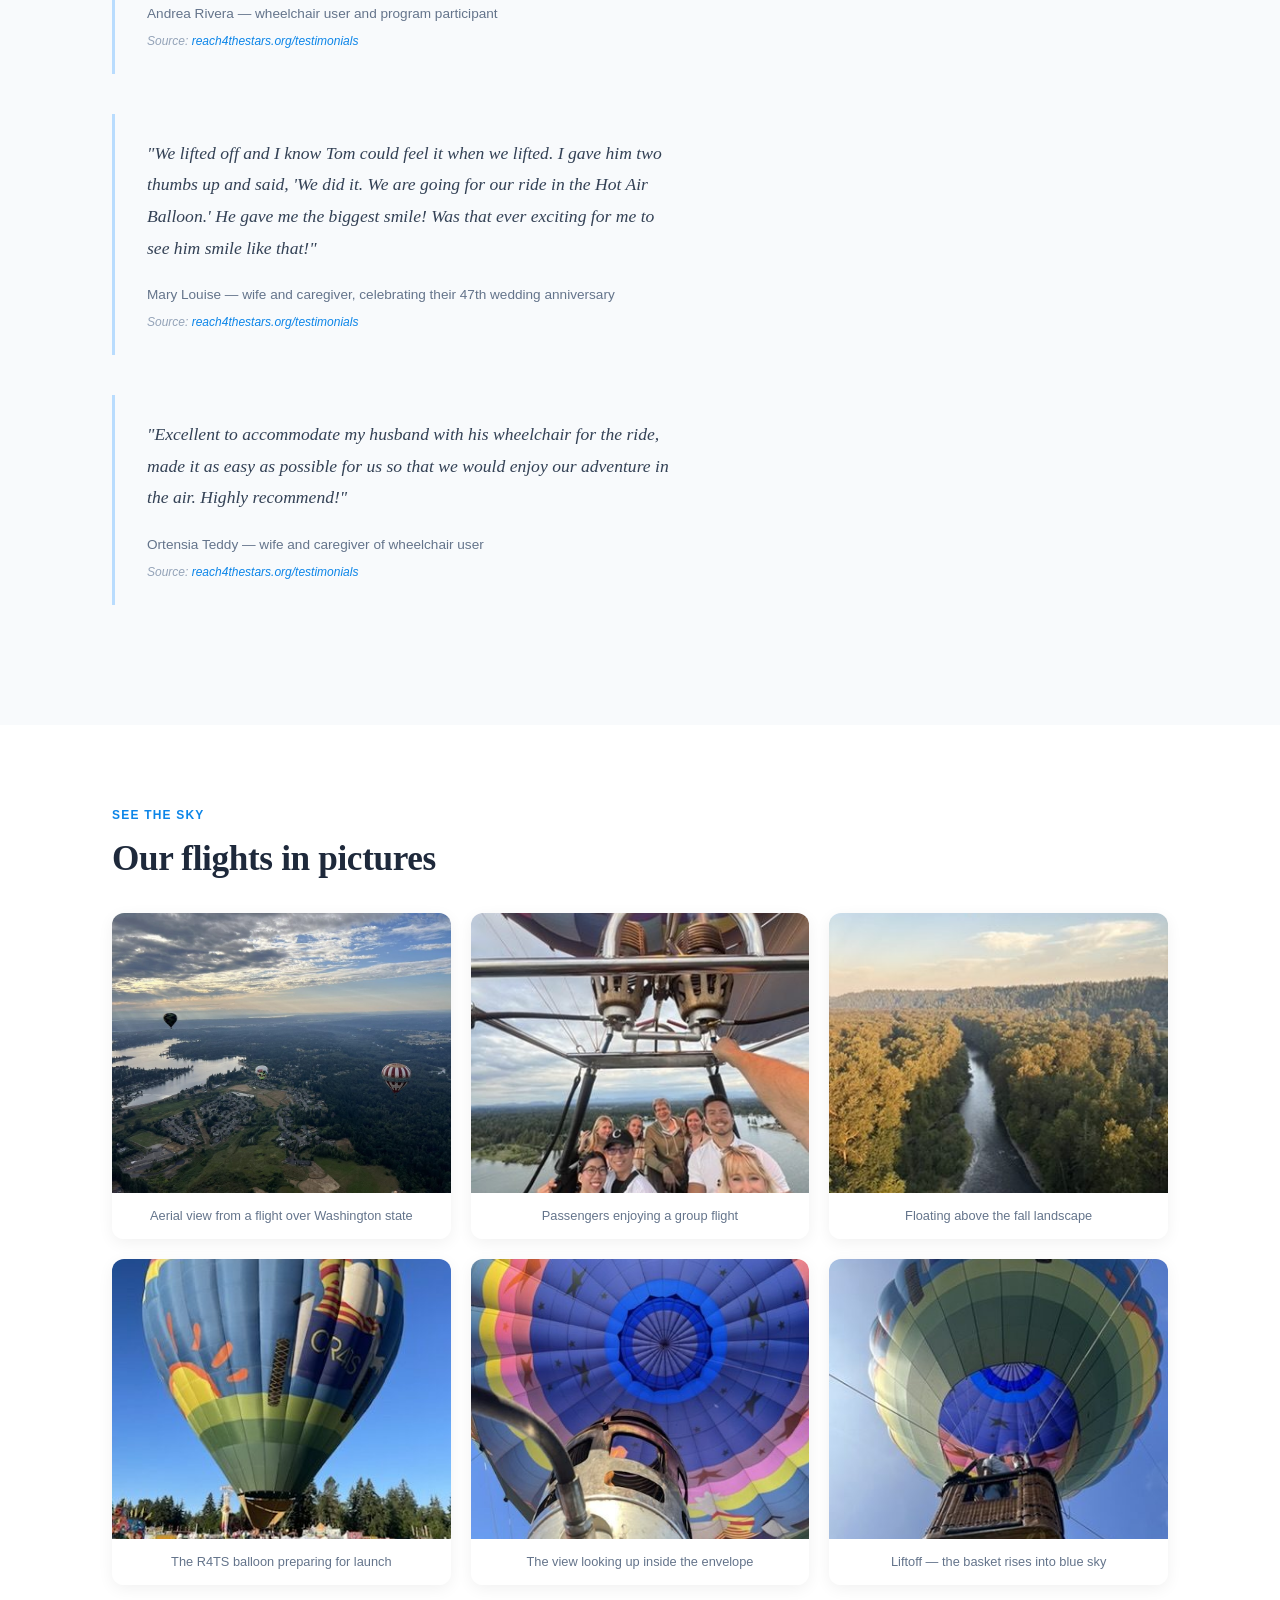
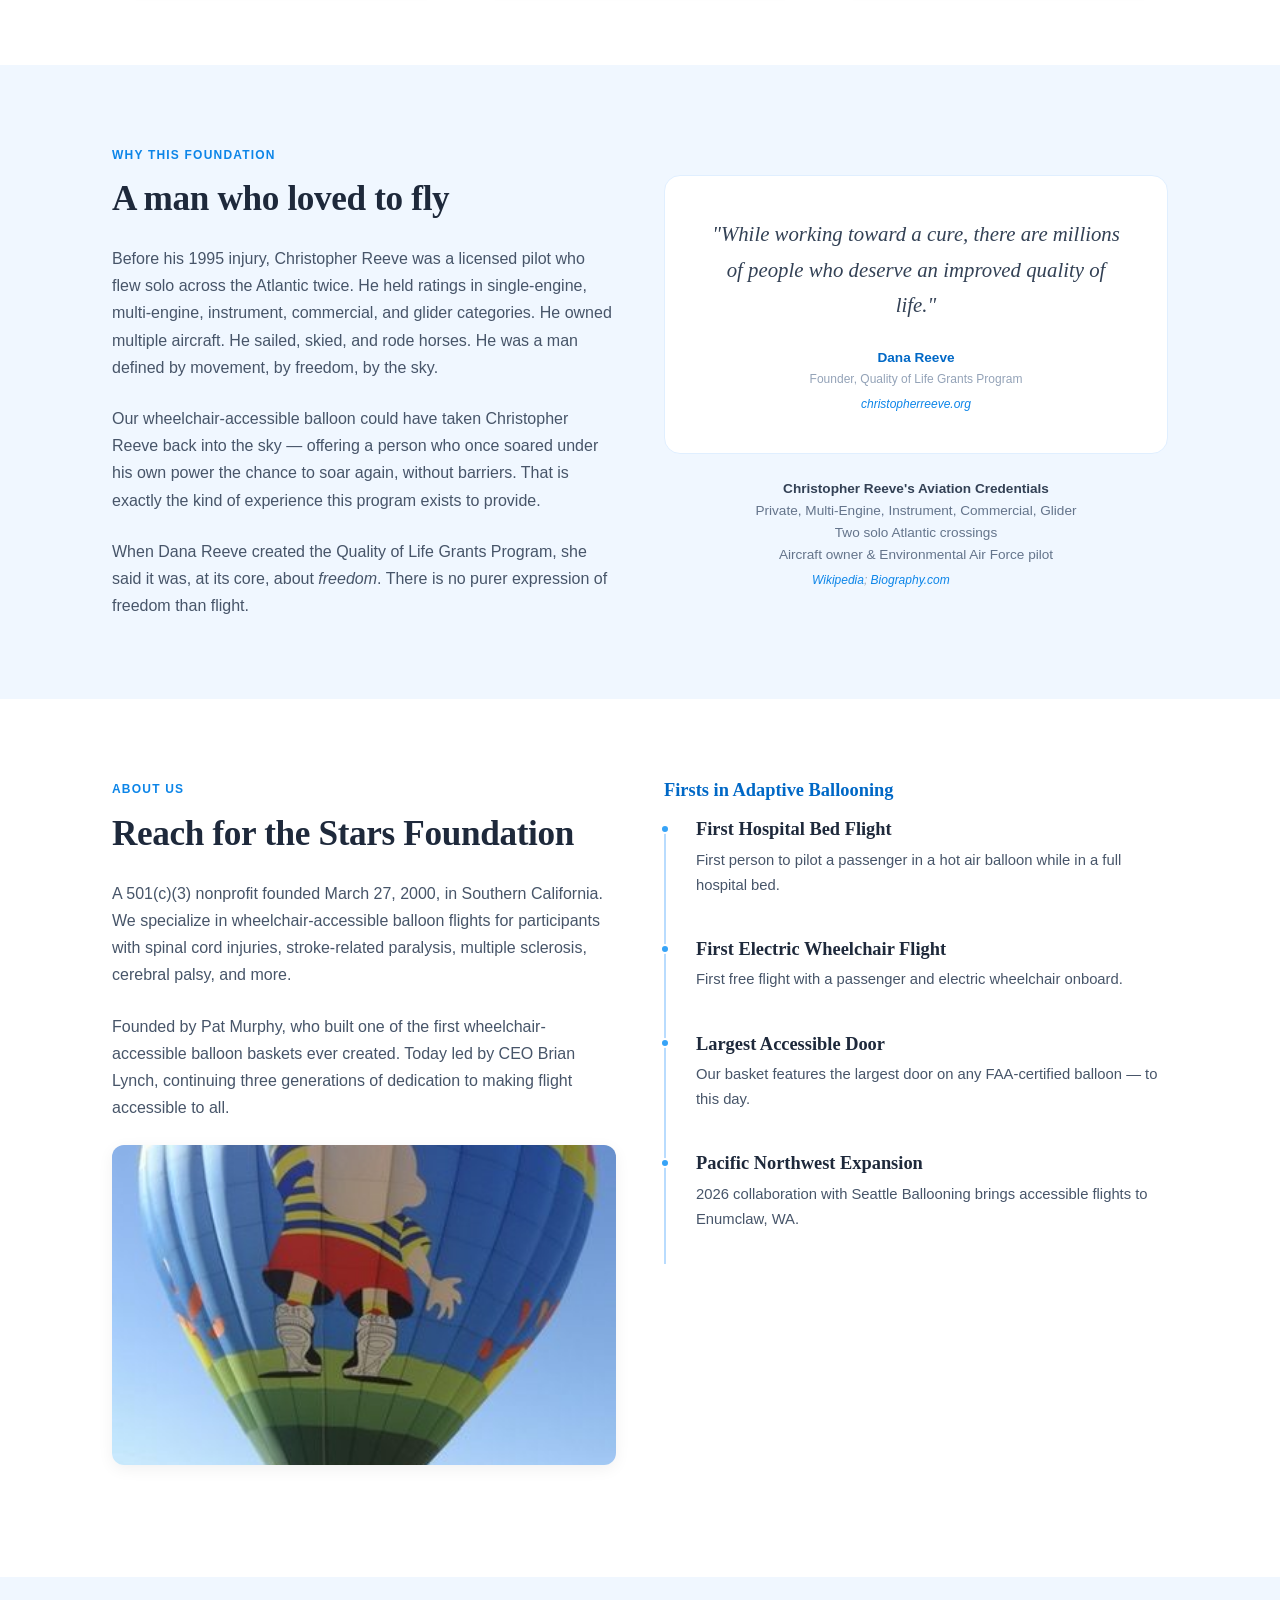
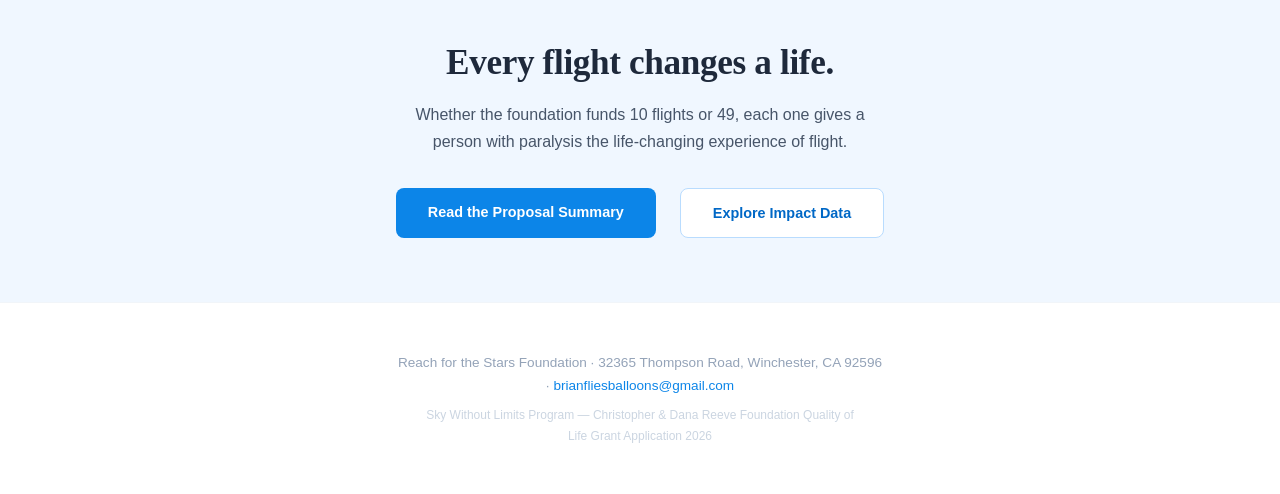
==== commit e0eb6db2: "Add photos across all pages 10 optimized photos placed throughout the site: - Hero images on each pa" ====
--- a/index.html
+++ b/index.html
@@ -46,6 +46,7 @@
         <span class="value">Up to 49</span>
       </div>
     </div>
+    <img src="images/lake-reflection-sunrise.jpg" alt="Hot air balloon reflected in a misty lake at sunrise" class="hero-photo fade-up delay-4">
   </div>
 </section>
 
@@ -80,6 +81,14 @@
     <p class="section-label">The Experience</p>
     <h2 class="mb-3">A moment of freedom above the world</h2>
     <p class="lead mb-6">From a balloon basket, the boundaries that define daily life for individuals with paralysis dissolve. There are no curbs, no stairs, no barriers — only open sky, breathtaking views, and the profound sense of freedom that comes from floating above the world.</p>
+
+    <div class="photo-feature">
+      <img src="images/golden-hour-basket.jpg" alt="Passengers in the balloon basket at golden hour with burner flame illuminating the envelope">
+      <div class="photo-text">
+        <h3 class="mb-2">An experience like no other</h3>
+        <p>As the burner fires and the balloon lifts, the world below softens. The basket — featuring the largest door on any FAA-certified balloon — accommodates wheelchairs, hospital beds, and adaptive seating. Every flight is private, every accommodation individualized.</p>
+      </div>
+    </div>
 
     <div class="card-grid">
       <div class="card">
@@ -175,6 +184,40 @@
       <blockquote>"Excellent to accommodate my husband with his wheelchair for the ride, made it as easy as possible for us so that we would enjoy our adventure in the air. Highly recommend!"</blockquote>
       <cite>Ortensia Teddy — wife and caregiver of wheelchair user</cite>
       <p class="source-note">Source: <a href="https://www.reach4thestars.org/testimonials.html">reach4thestars.org/testimonials</a></p>
+    </div>
+  </div>
+</section>
+
+<!-- ==================== PHOTO GALLERY ==================== -->
+<section>
+  <div class="container">
+    <p class="section-label">See the Sky</p>
+    <h2 class="mb-2">Our flights in pictures</h2>
+    <div class="photo-grid">
+      <div class="photo-card">
+        <img src="images/aerial-panoramic.jpg" alt="Aerial view from balloon showing three balloons over lakes and forests">
+        <div class="photo-caption">Aerial view from a flight over Washington state</div>
+      </div>
+      <div class="photo-card">
+        <img src="images/passengers-selfie.jpg" alt="Group of happy passengers in the balloon basket during flight">
+        <div class="photo-caption">Passengers enjoying a group flight</div>
+      </div>
+      <div class="photo-card">
+        <img src="images/balloon-over-river.jpg" alt="Colorful balloon floating above an autumn river and forest">
+        <div class="photo-caption">Floating above the fall landscape</div>
+      </div>
+      <div class="photo-card">
+        <img src="images/r4ts-balloon-field.jpg" alt="The Reach for the Stars balloon inflating on a green field">
+        <div class="photo-caption">The R4TS balloon preparing for launch</div>
+      </div>
+      <div class="photo-card">
+        <img src="images/inside-envelope-colorful.jpg" alt="Looking up inside the colorful balloon envelope from the basket">
+        <div class="photo-caption">The view looking up inside the envelope</div>
+      </div>
+      <div class="photo-card">
+        <img src="images/balloon-from-below.jpg" alt="Balloon and basket seen from directly below against blue sky">
+        <div class="photo-caption">Liftoff — the basket rises into blue sky</div>
+      </div>
     </div>
   </div>
 </section>
@@ -218,6 +261,9 @@
         <h2 class="mb-3">Reach for the Stars Foundation</h2>
         <p class="mb-3">A 501(c)(3) nonprofit founded March 27, 2000, in Southern California. We specialize in wheelchair-accessible balloon flights for participants with spinal cord injuries, stroke-related paralysis, multiple sclerosis, cerebral palsy, and more.</p>
         <p>Founded by Pat Murphy, who built one of the first wheelchair-accessible balloon baskets ever created. Today led by CEO Brian Lynch, continuing three generations of dedication to making flight accessible to all.</p>
+        <div class="photo-inline" style="margin-top: 1.5rem;">
+          <img src="images/balloon-festival-character.jpg" alt="The Reach for the Stars character balloon at a festival" style="max-height: 320px;">
+        </div>
       </div>
       <div>
         <h3 class="mb-2" style="color: var(--sky-600);">Firsts in Adaptive Ballooning</h3>
--- a/styles.css
+++ b/styles.css
@@ -644,6 +644,101 @@
   margin-left: 0.35rem;
 }
 
+/* ---- Photo Styles ---- */
+.hero-photo {
+  width: 100%;
+  max-height: 520px;
+  object-fit: cover;
+  border-radius: 16px;
+  margin-top: 2.5rem;
+  box-shadow: 0 8px 30px rgba(0, 0, 0, 0.08);
+}
+
+.photo-grid {
+  display: grid;
+  grid-template-columns: repeat(auto-fit, minmax(280px, 1fr));
+  gap: 1.25rem;
+  margin-top: 2rem;
+}
+
+.photo-card {
+  border-radius: 12px;
+  overflow: hidden;
+  position: relative;
+  box-shadow: 0 4px 16px rgba(0, 0, 0, 0.06);
+  transition: transform var(--transition), box-shadow var(--transition);
+}
+
+.photo-card:hover {
+  transform: translateY(-4px);
+  box-shadow: 0 12px 32px rgba(0, 0, 0, 0.1);
+}
+
+.photo-card img {
+  width: 100%;
+  height: 280px;
+  object-fit: cover;
+  display: block;
+}
+
+.photo-card .photo-caption {
+  padding: 0.75rem 1rem;
+  background: var(--white);
+  font-size: 0.8rem;
+  color: var(--slate-500);
+  text-align: center;
+}
+
+.photo-feature {
+  display: grid;
+  grid-template-columns: 1fr 1fr;
+  gap: 2rem;
+  align-items: center;
+  margin: 2.5rem 0;
+}
+
+.photo-feature img {
+  width: 100%;
+  border-radius: 12px;
+  box-shadow: 0 8px 24px rgba(0, 0, 0, 0.08);
+}
+
+.photo-feature .photo-text {
+  padding: 1rem 0;
+}
+
+.photo-feature.reverse {
+  direction: rtl;
+}
+
+.photo-feature.reverse > * {
+  direction: ltr;
+}
+
+.photo-inline {
+  border-radius: 12px;
+  overflow: hidden;
+  margin: 2rem 0;
+  box-shadow: 0 4px 16px rgba(0, 0, 0, 0.06);
+}
+
+.photo-inline img {
+  width: 100%;
+  max-height: 400px;
+  object-fit: cover;
+  display: block;
+}
+
+@media (max-width: 768px) {
+  .photo-feature {
+    grid-template-columns: 1fr;
+    gap: 1.25rem;
+  }
+  .photo-feature.reverse { direction: ltr; }
+  .photo-card img { height: 220px; }
+  .hero-photo { max-height: 300px; }
+}
+
 /* ---- Animations ---- */
 @keyframes fadeUp {
   from { opacity: 0; transform: translateY(20px); }
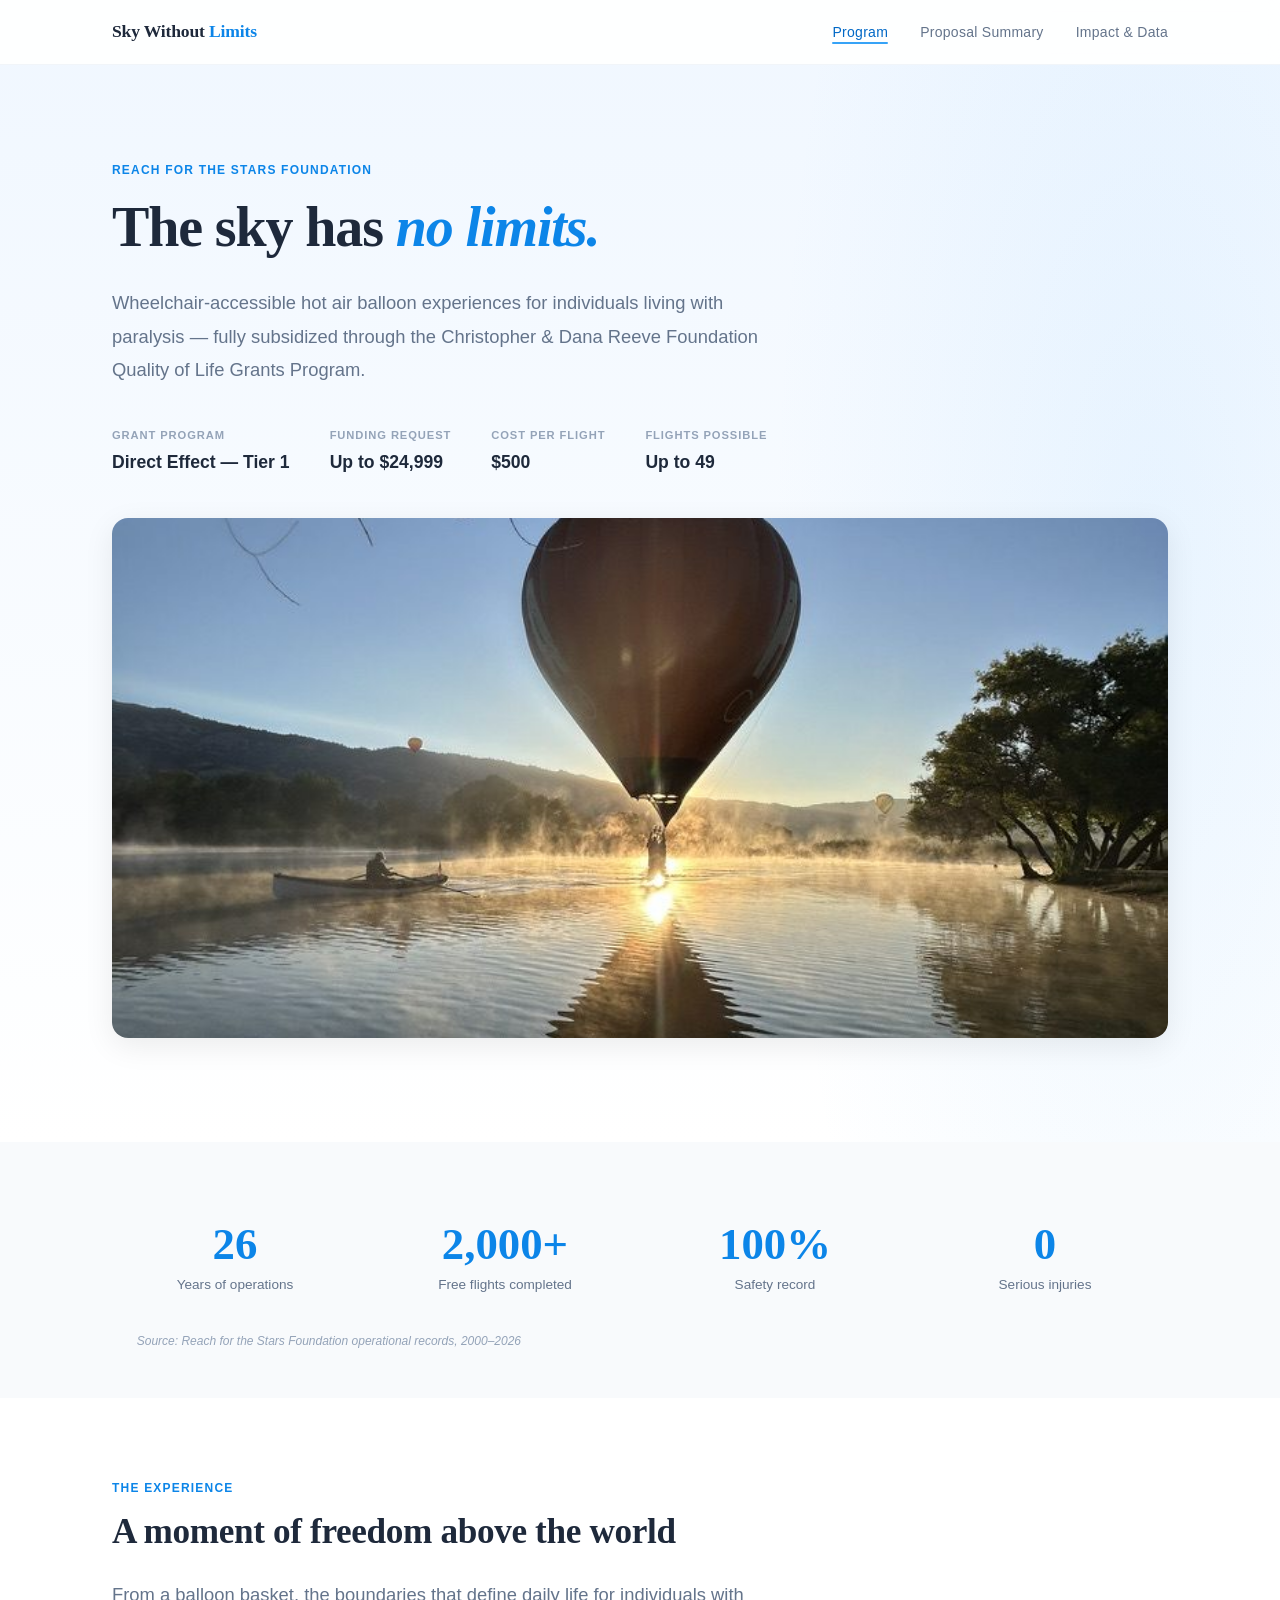
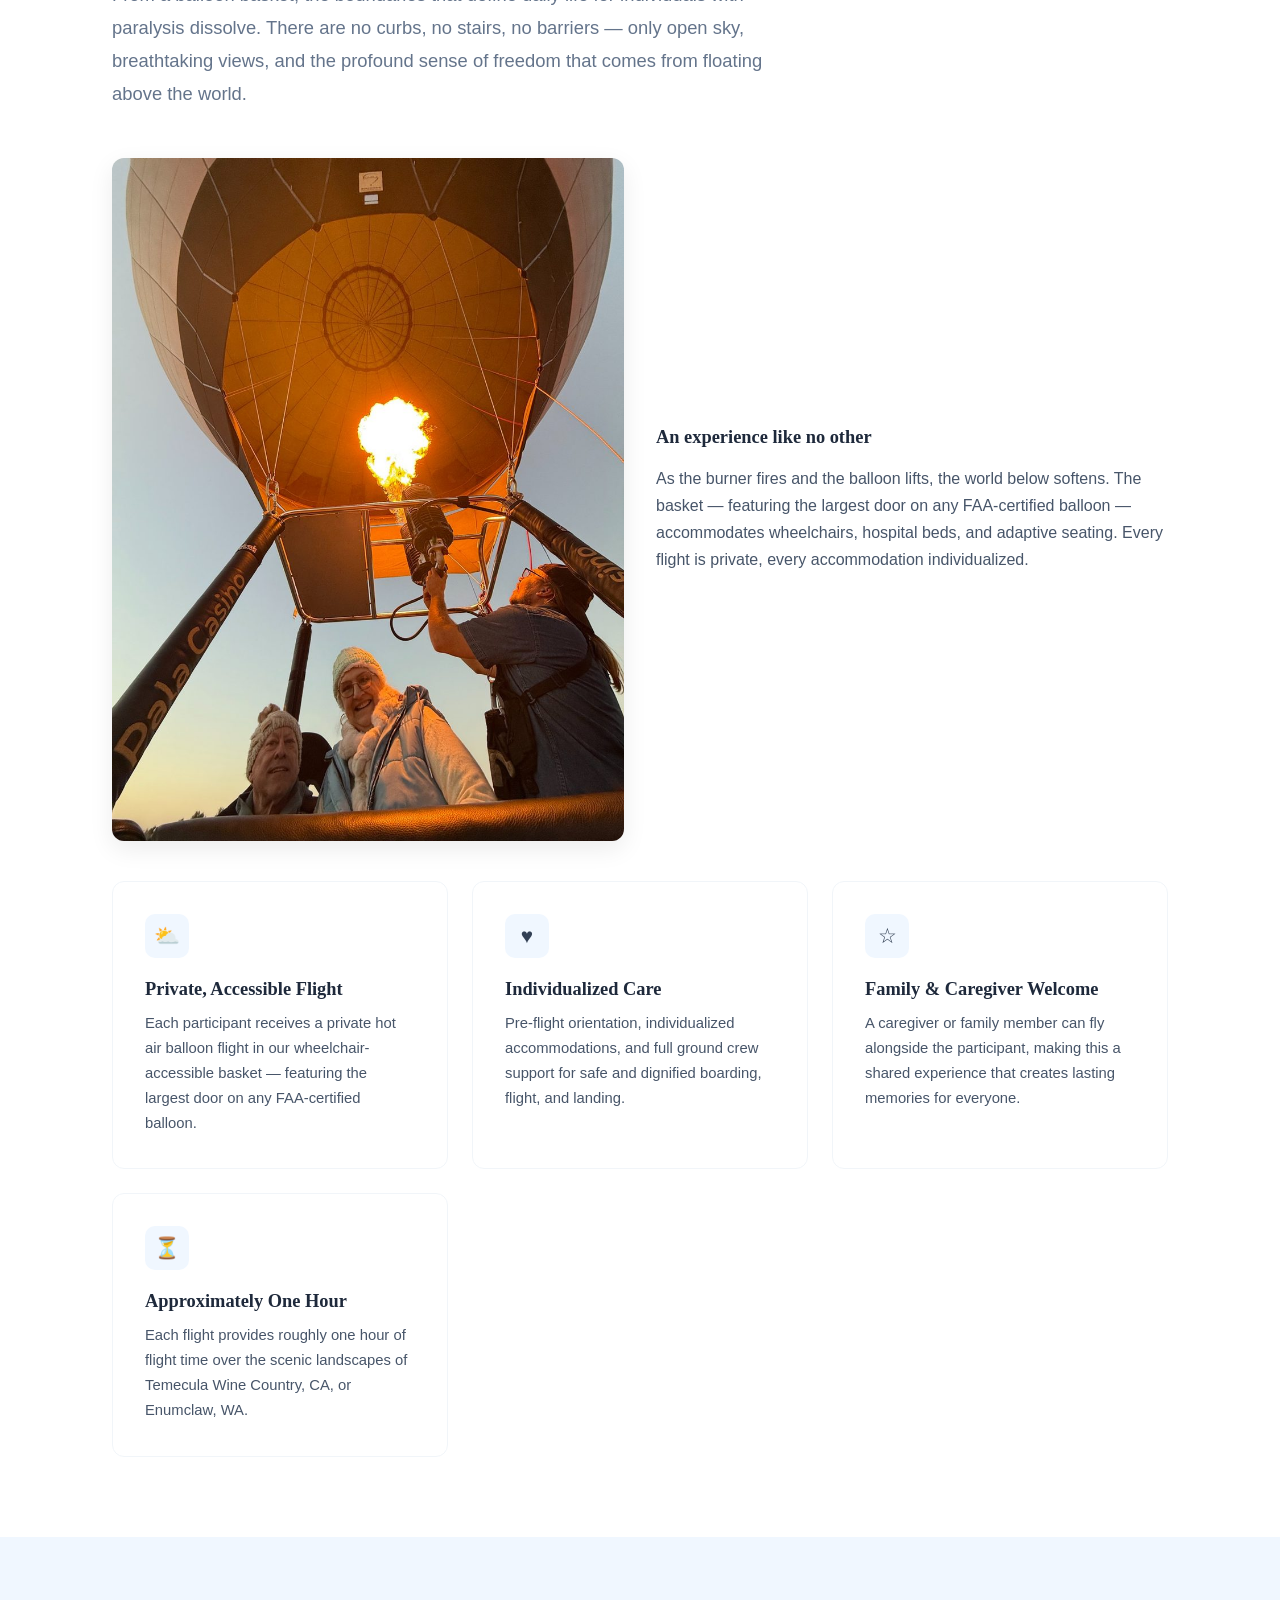
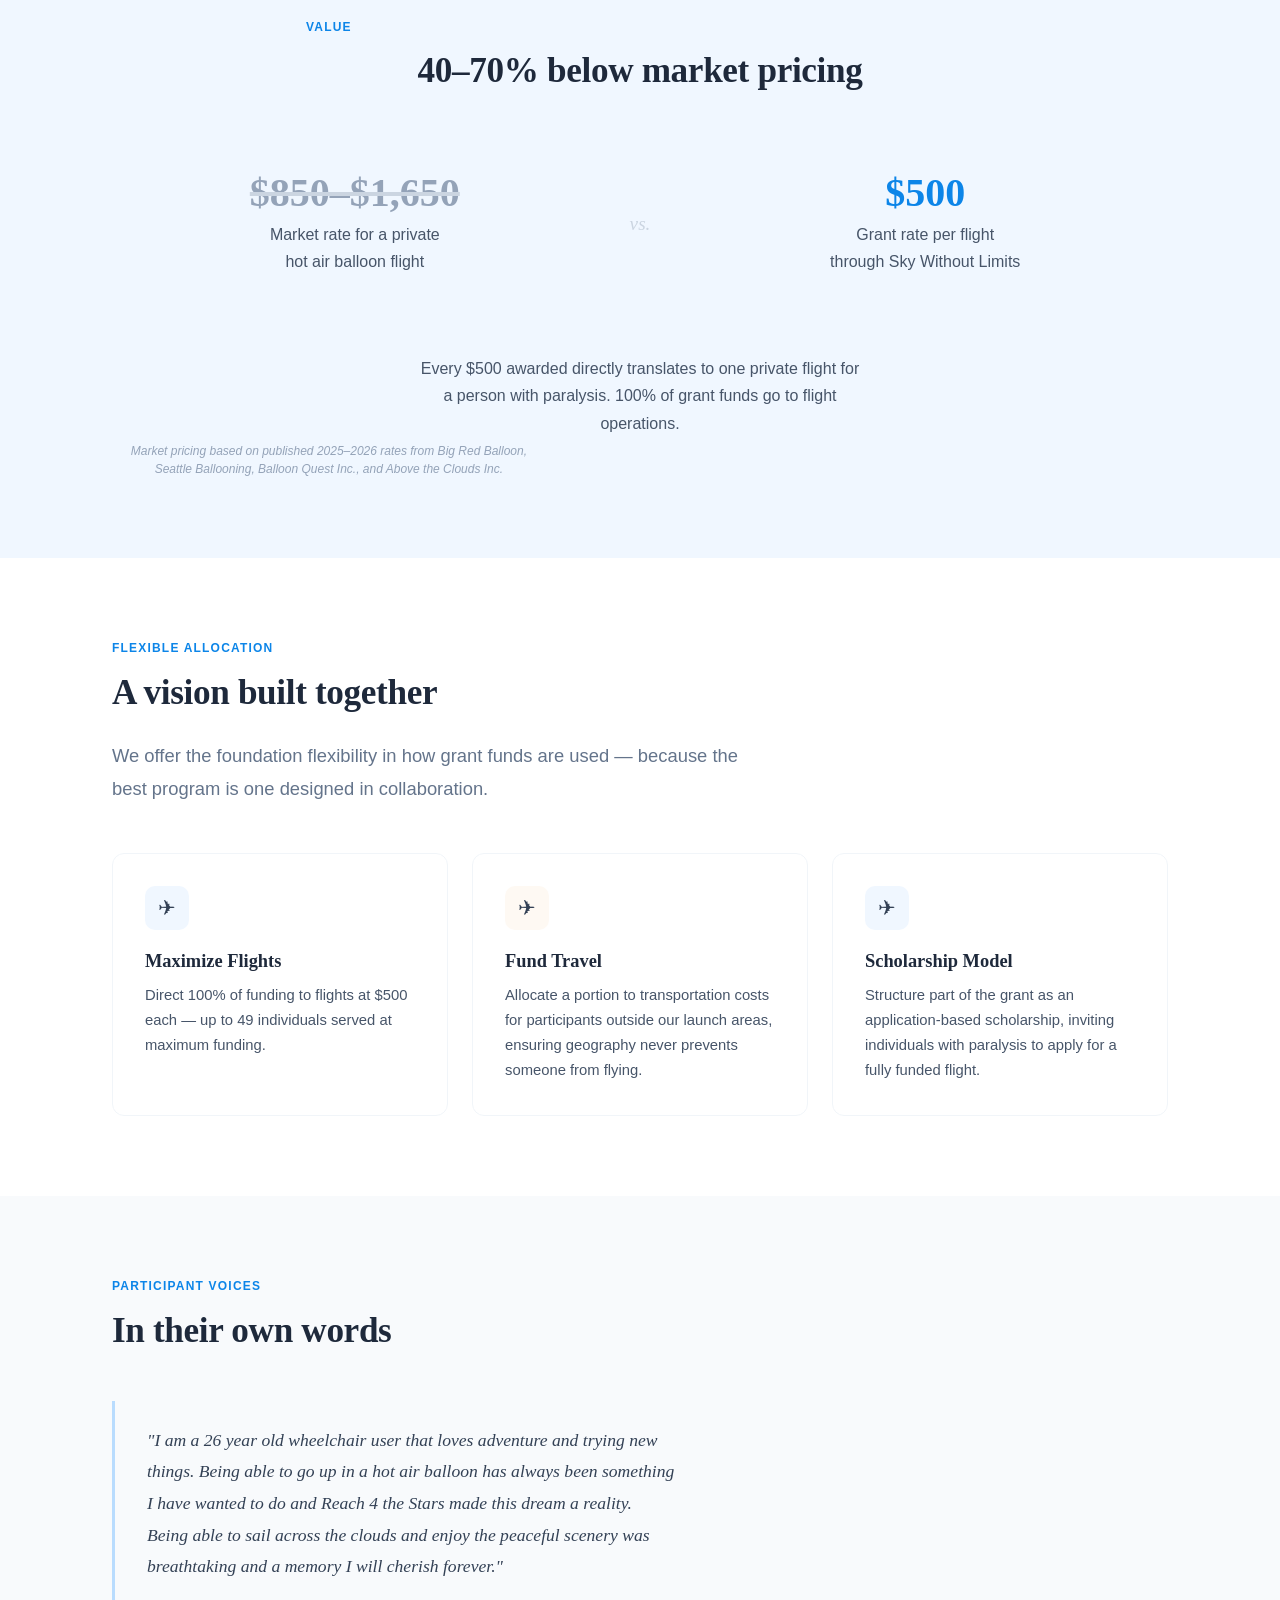
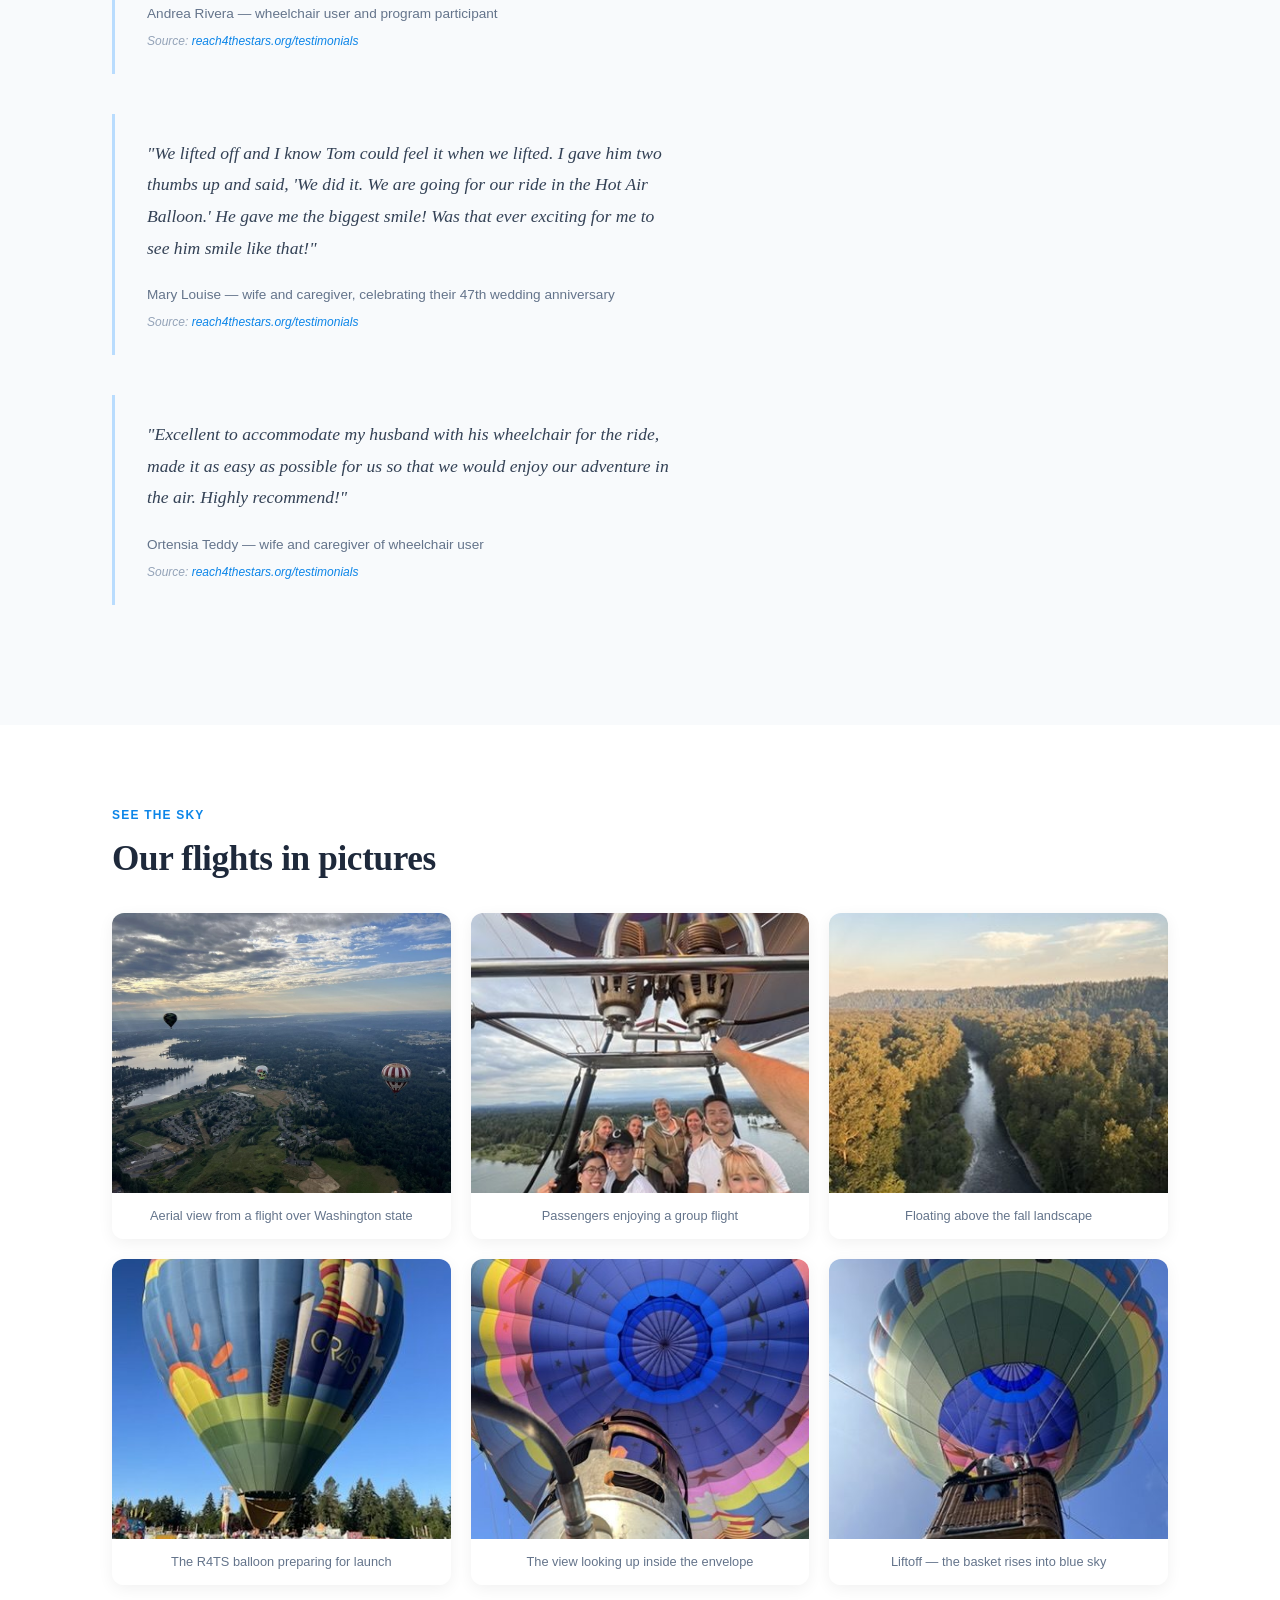
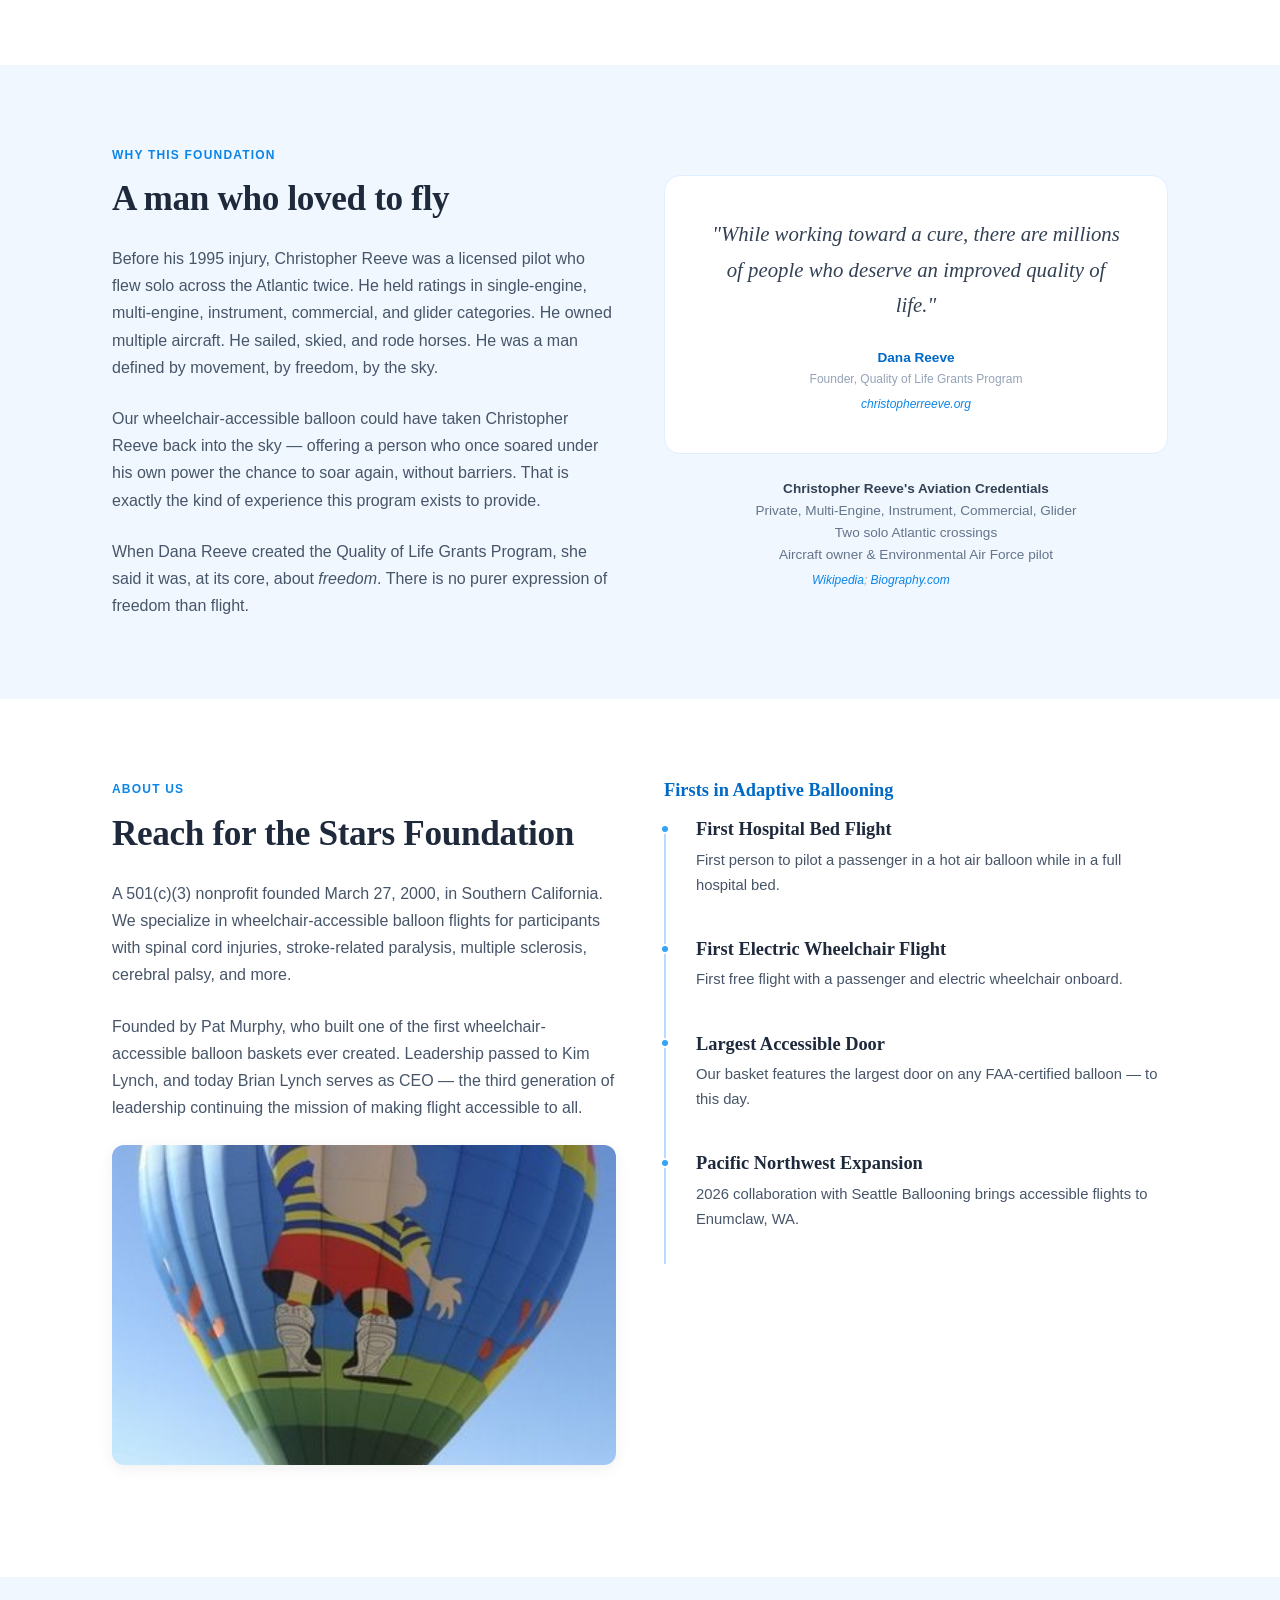
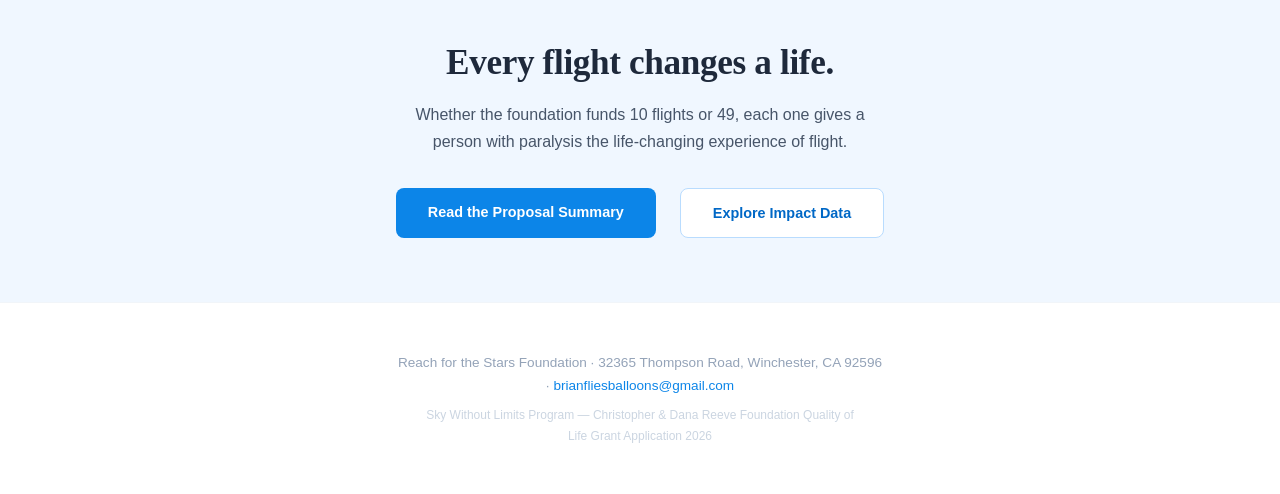
==== commit 48d4bf90: "Fix leadership lineage: Pat Murphy → Kim Lynch → Brian Lynch Brian is a second-generation commercial" ====
--- a/index.html
+++ b/index.html
@@ -260,7 +260,7 @@
         <p class="section-label">About Us</p>
         <h2 class="mb-3">Reach for the Stars Foundation</h2>
         <p class="mb-3">A 501(c)(3) nonprofit founded March 27, 2000, in Southern California. We specialize in wheelchair-accessible balloon flights for participants with spinal cord injuries, stroke-related paralysis, multiple sclerosis, cerebral palsy, and more.</p>
-        <p>Founded by Pat Murphy, who built one of the first wheelchair-accessible balloon baskets ever created. Today led by CEO Brian Lynch, continuing three generations of dedication to making flight accessible to all.</p>
+        <p>Founded by Pat Murphy, who built one of the first wheelchair-accessible balloon baskets ever created. Leadership passed to Kim Lynch, and today Brian Lynch serves as CEO — the third generation of leadership continuing the mission of making flight accessible to all.</p>
         <div class="photo-inline" style="margin-top: 1.5rem;">
           <img src="images/balloon-festival-character.jpg" alt="The Reach for the Stars character balloon at a festival" style="max-height: 320px;">
         </div>
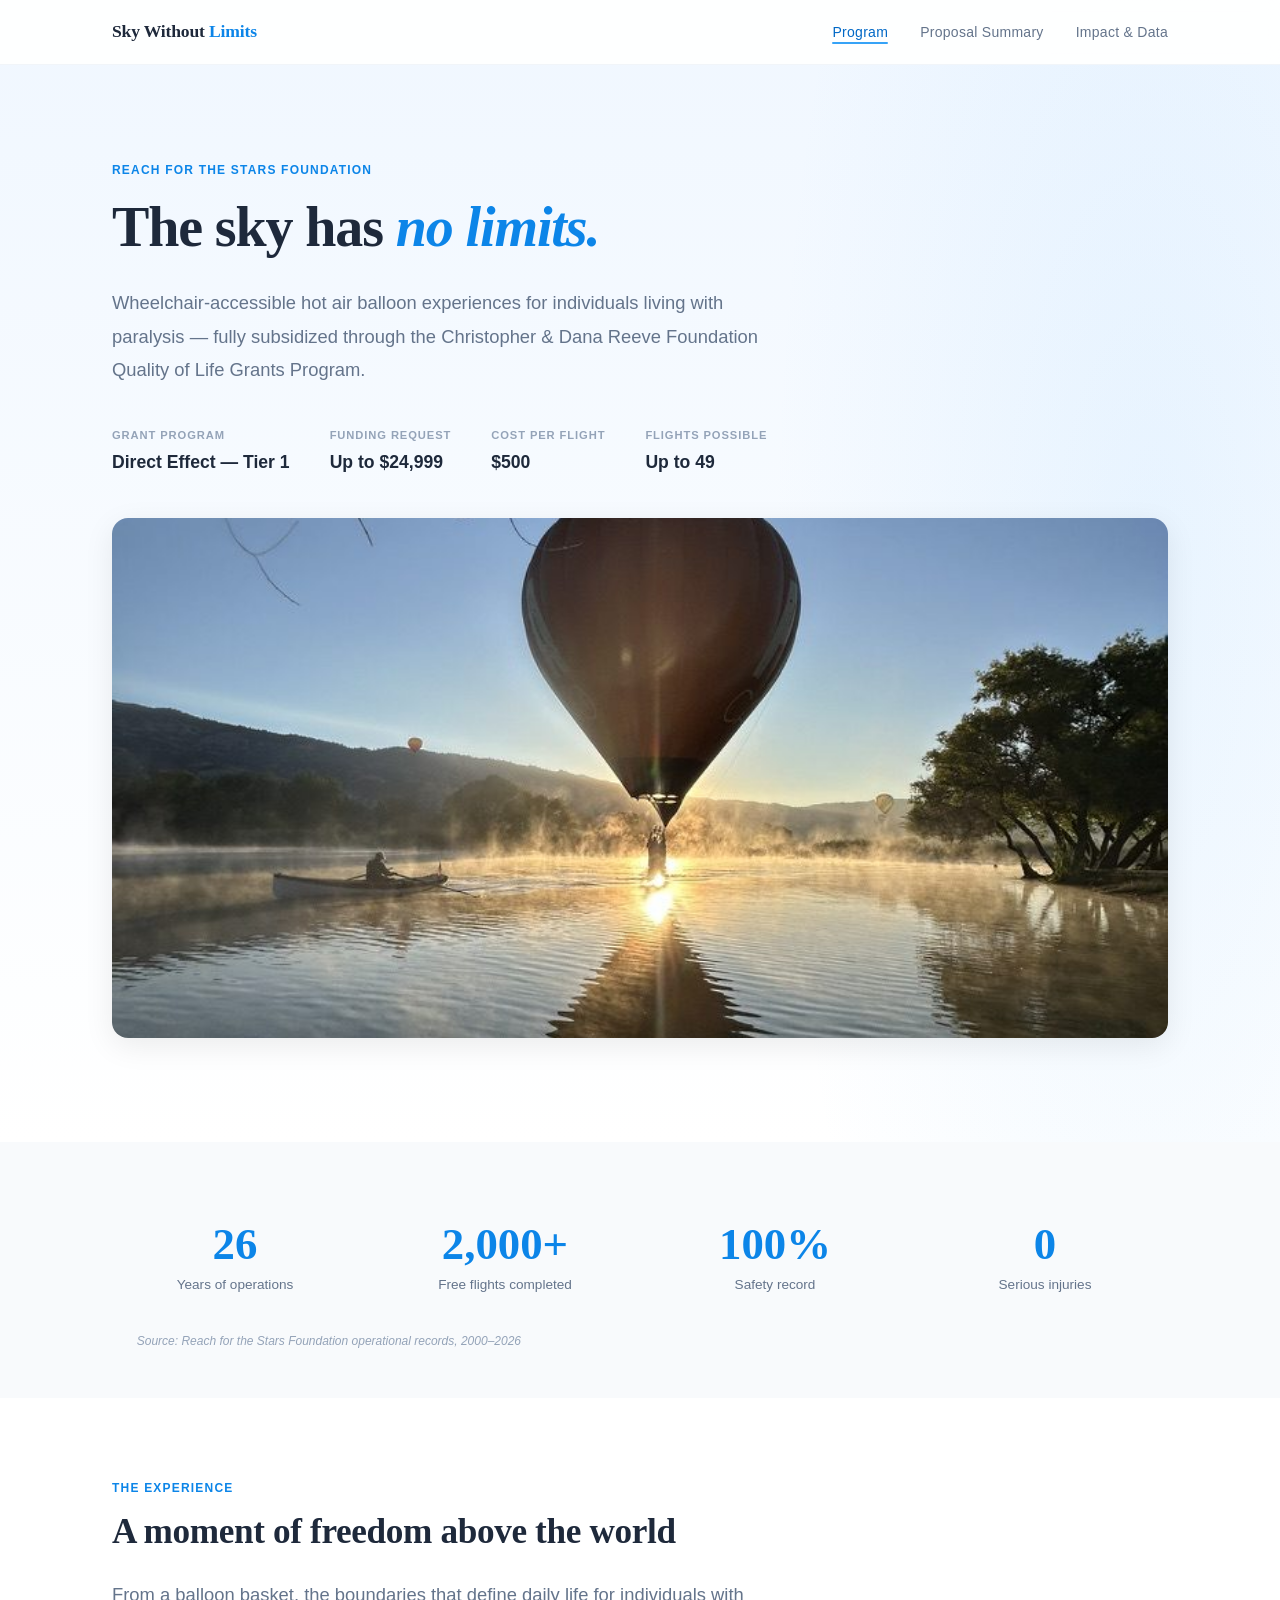
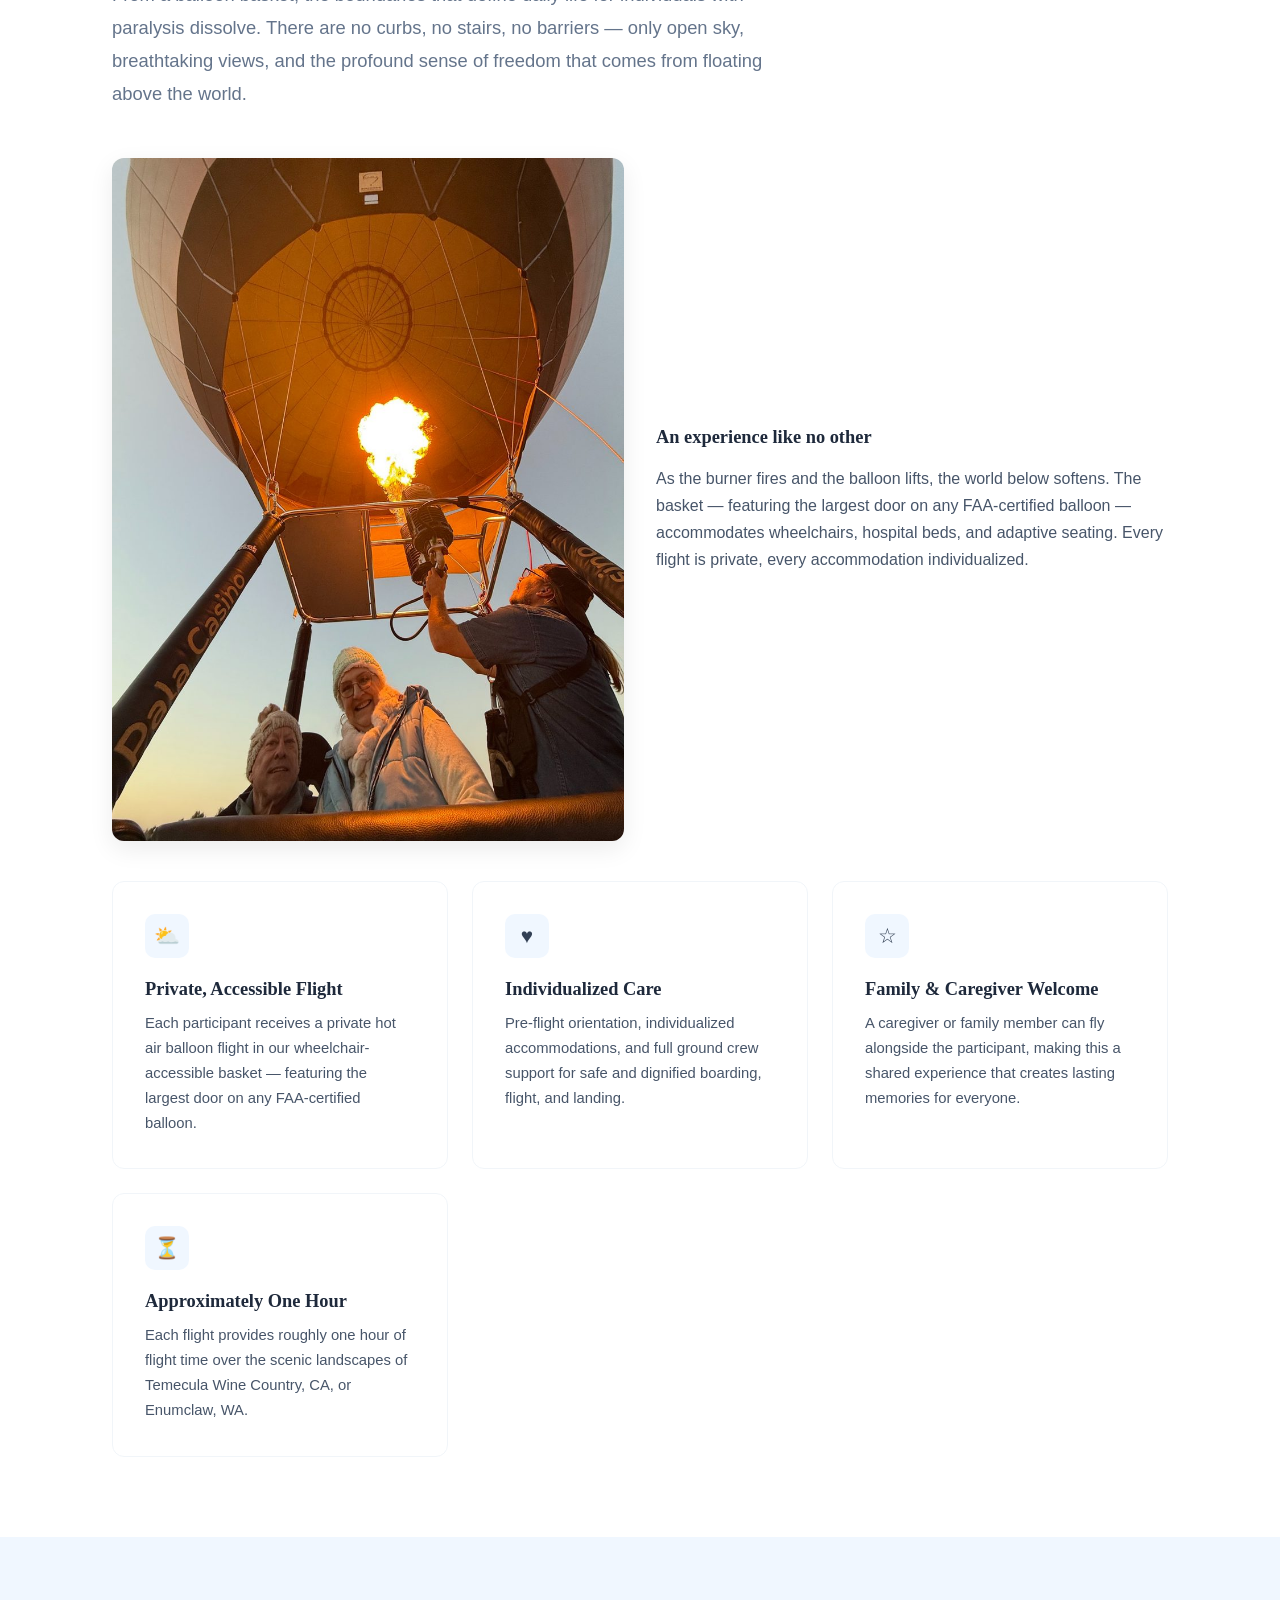
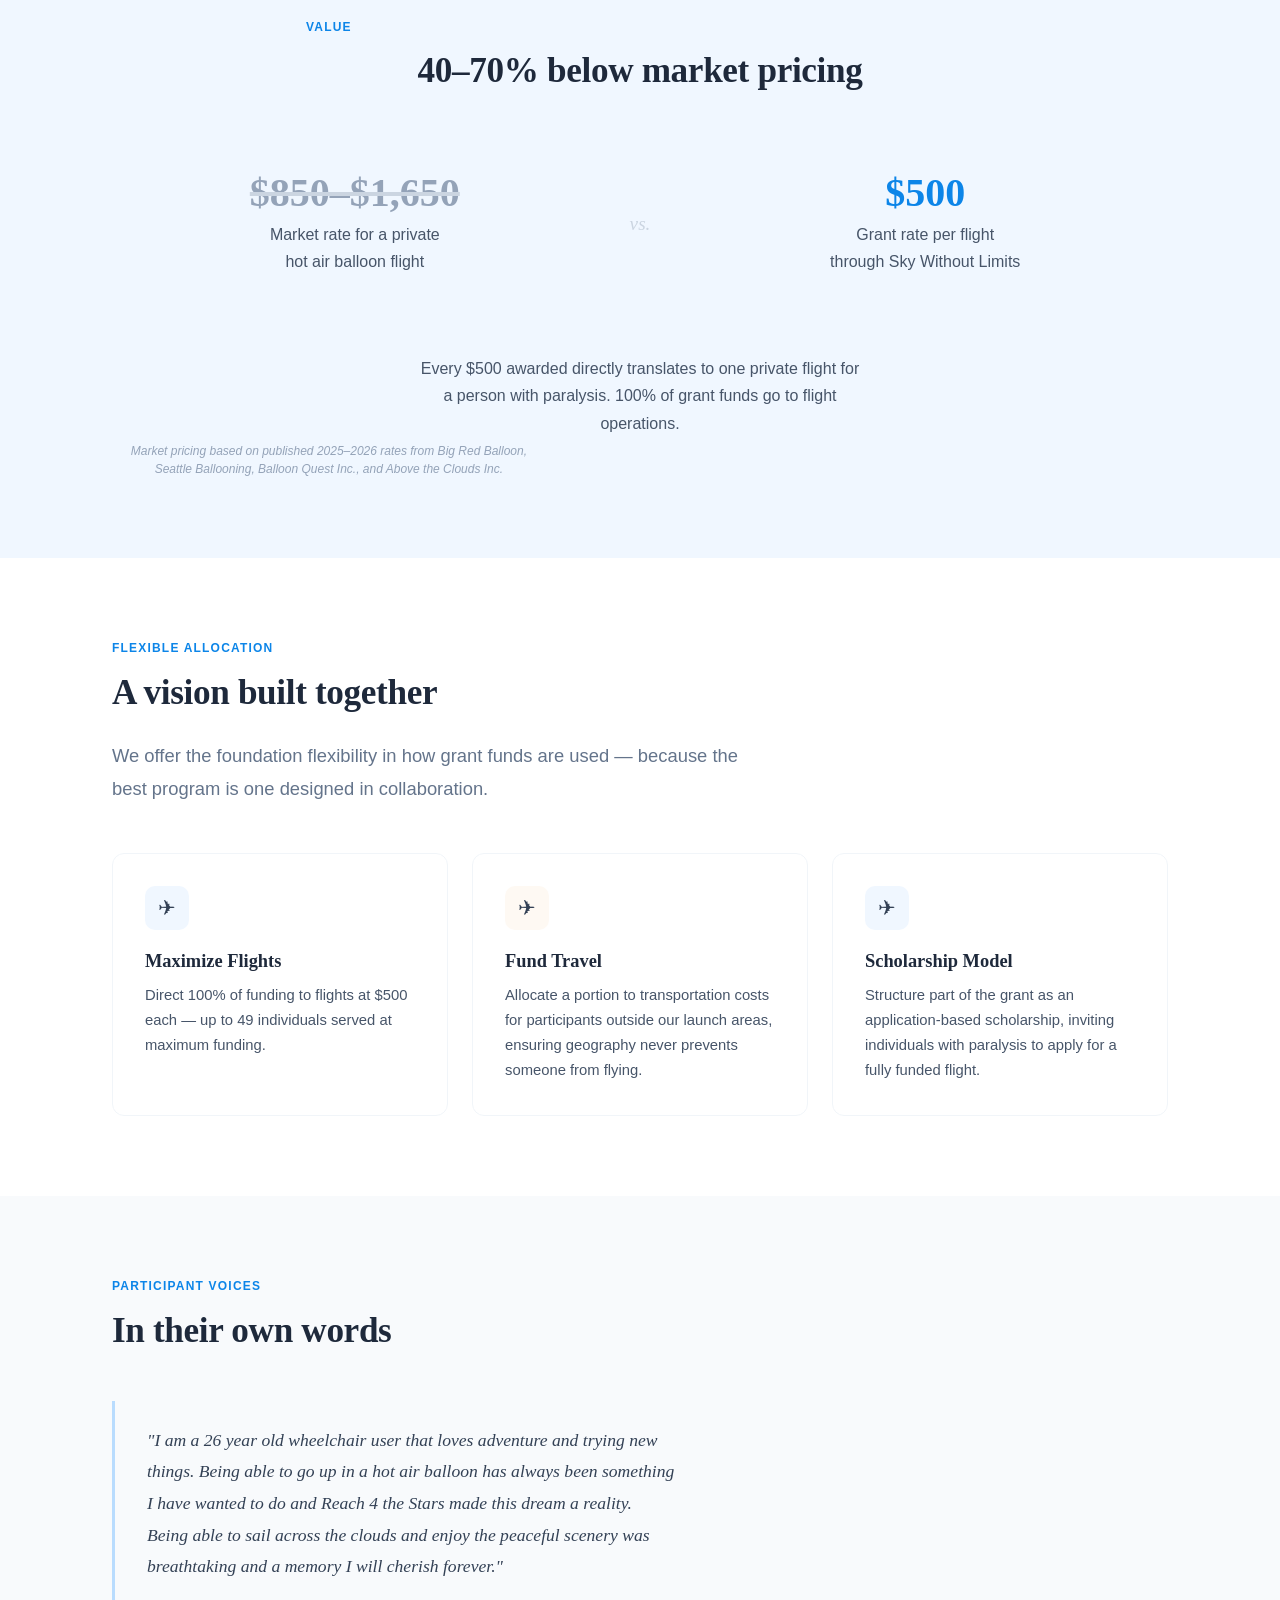
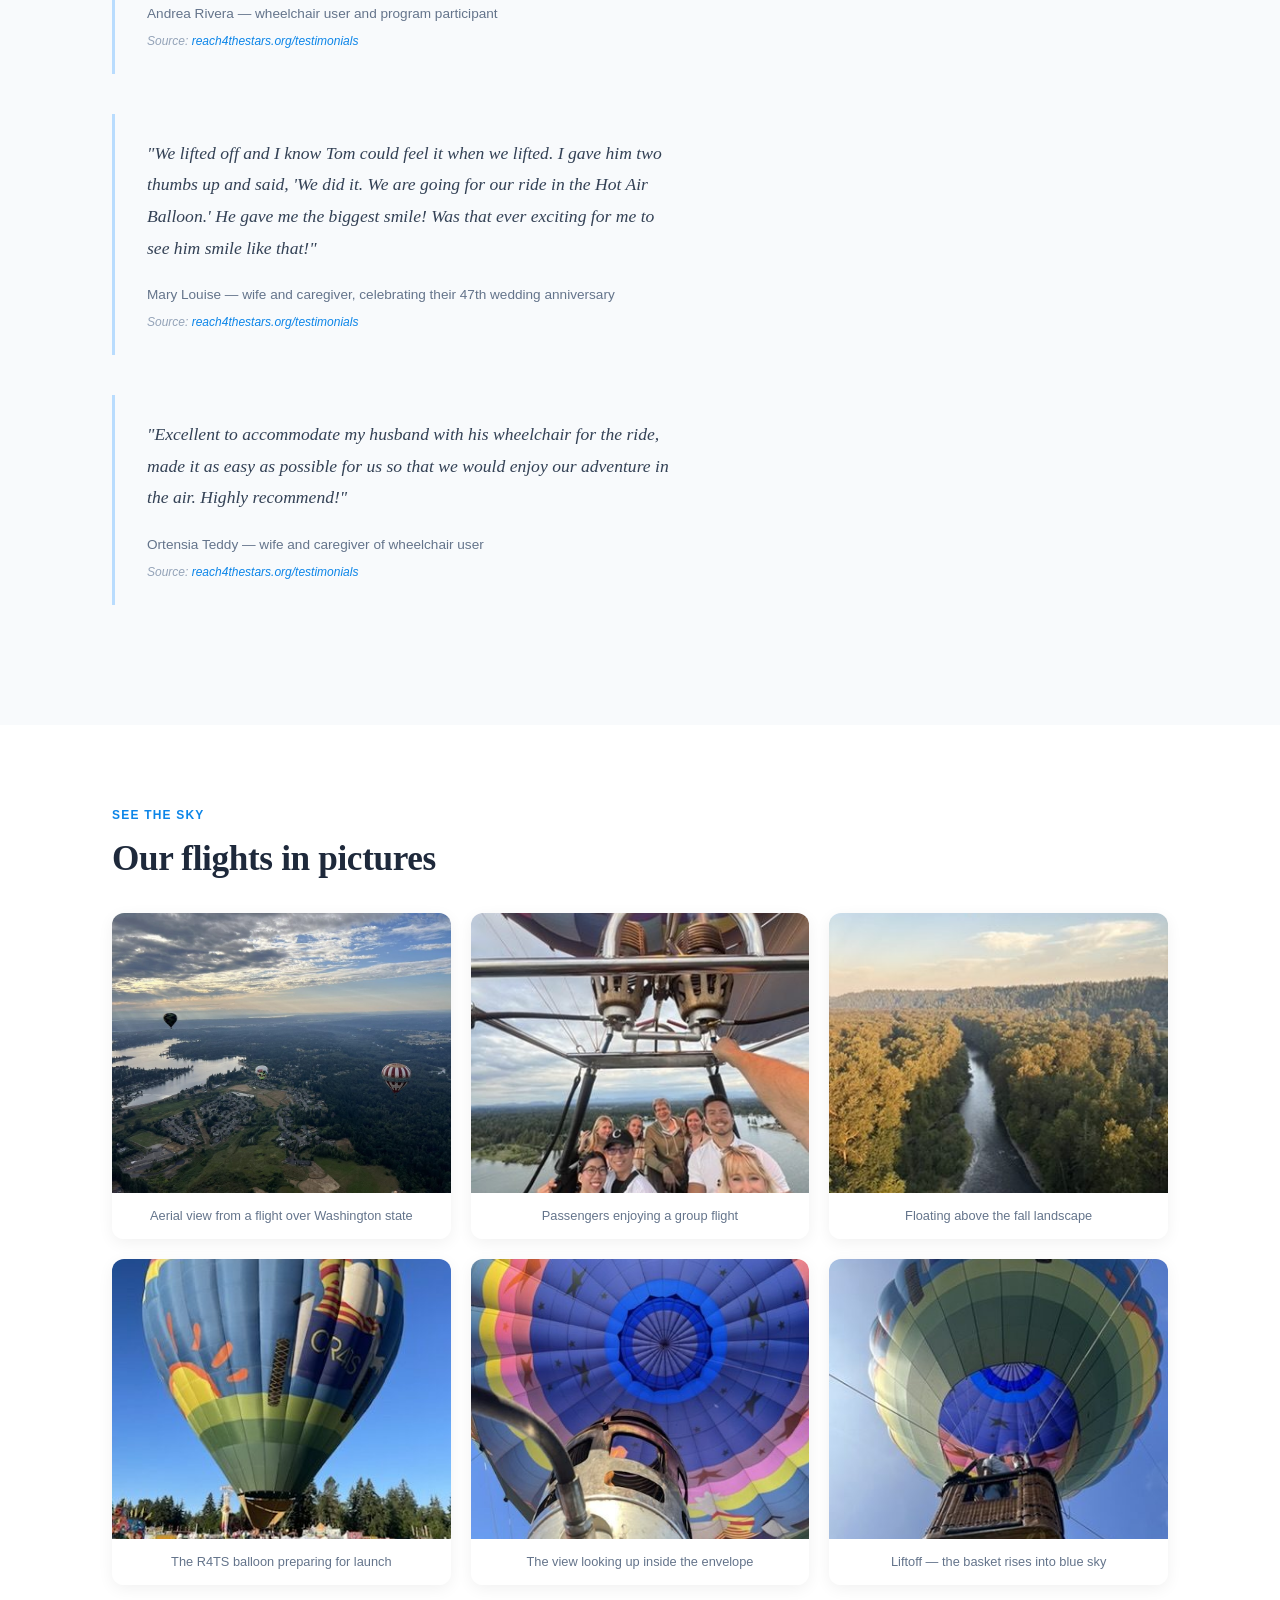
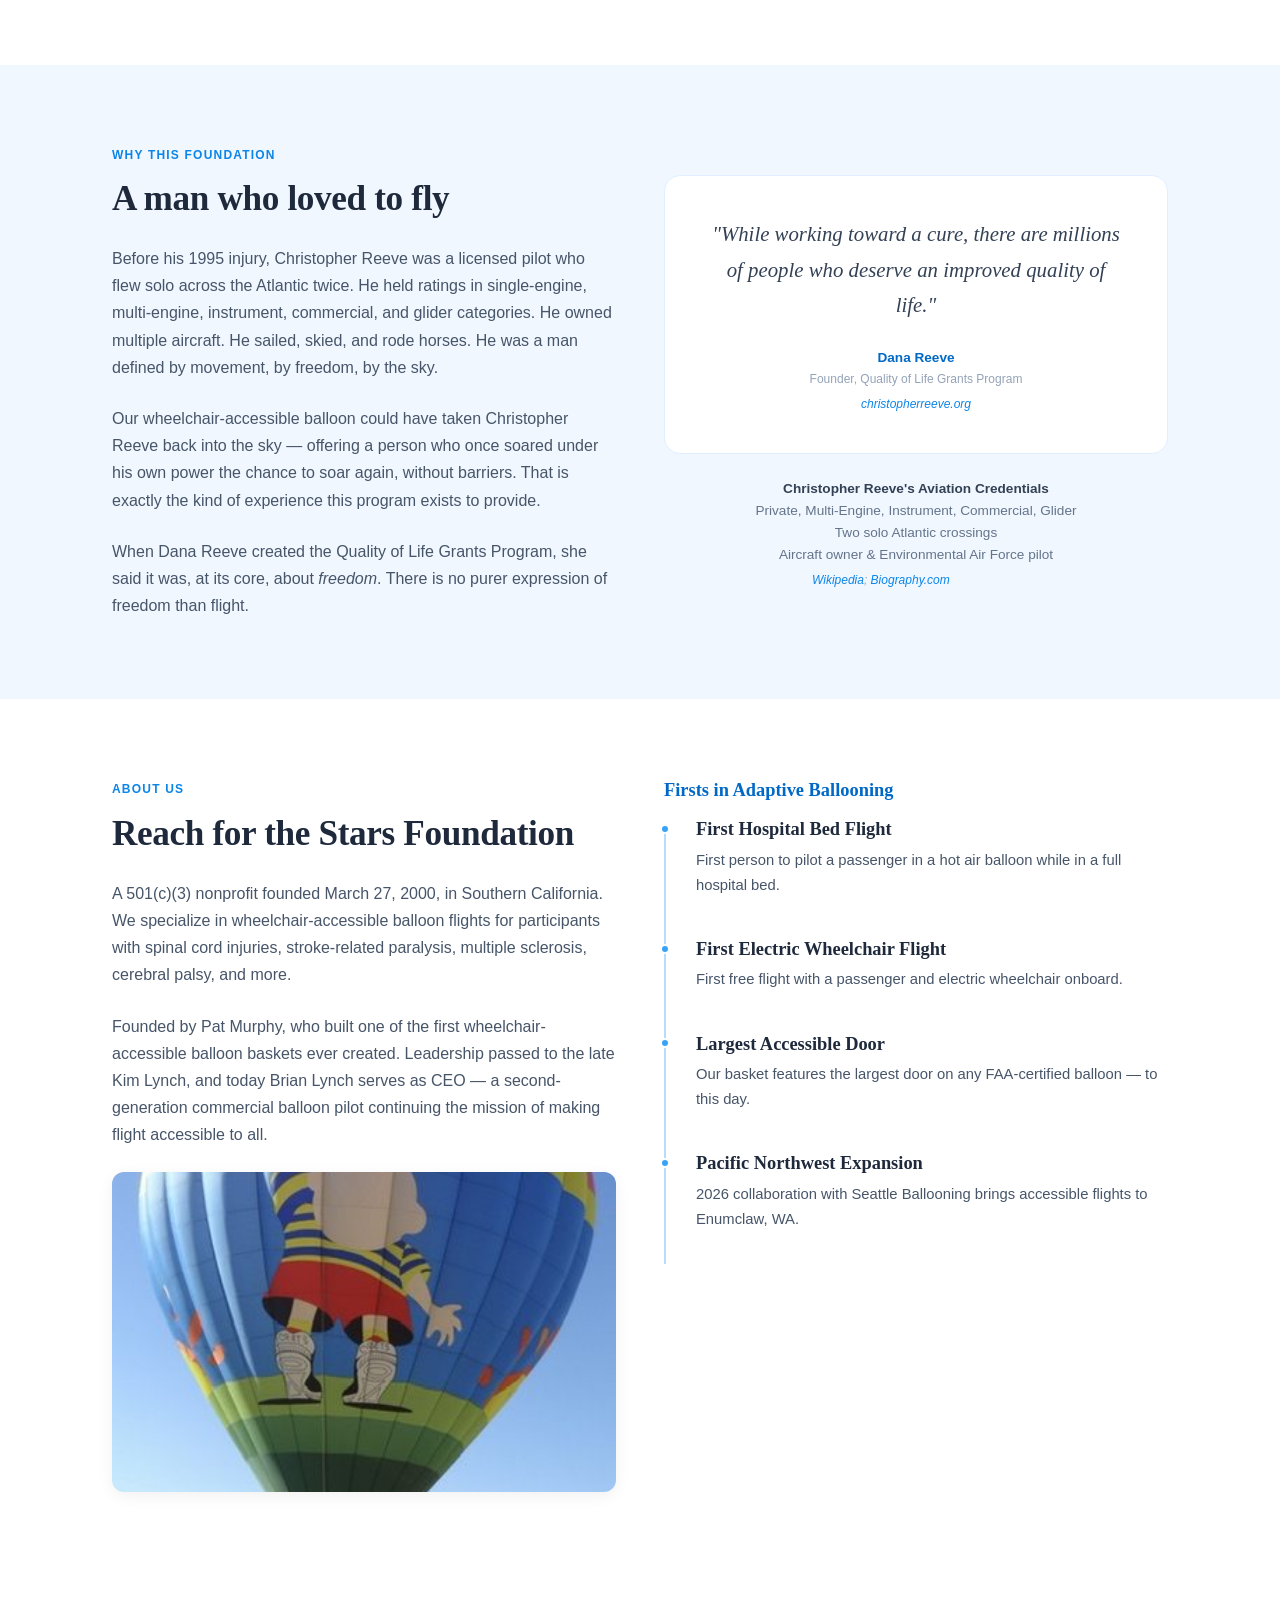
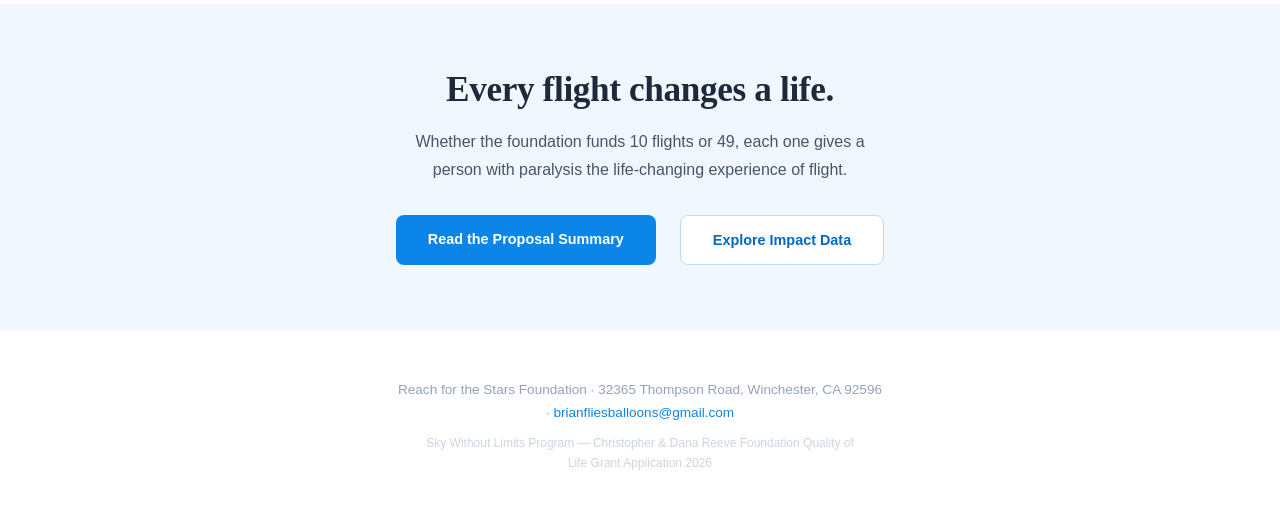
==== commit cb2df498: "Update references: both Kim and Dave Lynch have passed away Co-Authored-By: Claude Opus 4.6 <noreply" ====
--- a/index.html
+++ b/index.html
@@ -260,7 +260,7 @@
         <p class="section-label">About Us</p>
         <h2 class="mb-3">Reach for the Stars Foundation</h2>
         <p class="mb-3">A 501(c)(3) nonprofit founded March 27, 2000, in Southern California. We specialize in wheelchair-accessible balloon flights for participants with spinal cord injuries, stroke-related paralysis, multiple sclerosis, cerebral palsy, and more.</p>
-        <p>Founded by Pat Murphy, who built one of the first wheelchair-accessible balloon baskets ever created. Leadership passed to Kim Lynch, and today Brian Lynch serves as CEO — the third generation of leadership continuing the mission of making flight accessible to all.</p>
+        <p>Founded by Pat Murphy, who built one of the first wheelchair-accessible balloon baskets ever created. Leadership passed to the late Kim Lynch, and today Brian Lynch serves as CEO — a second-generation commercial balloon pilot continuing the mission of making flight accessible to all.</p>
         <div class="photo-inline" style="margin-top: 1.5rem;">
           <img src="images/balloon-festival-character.jpg" alt="The Reach for the Stars character balloon at a festival" style="max-height: 320px;">
         </div>
